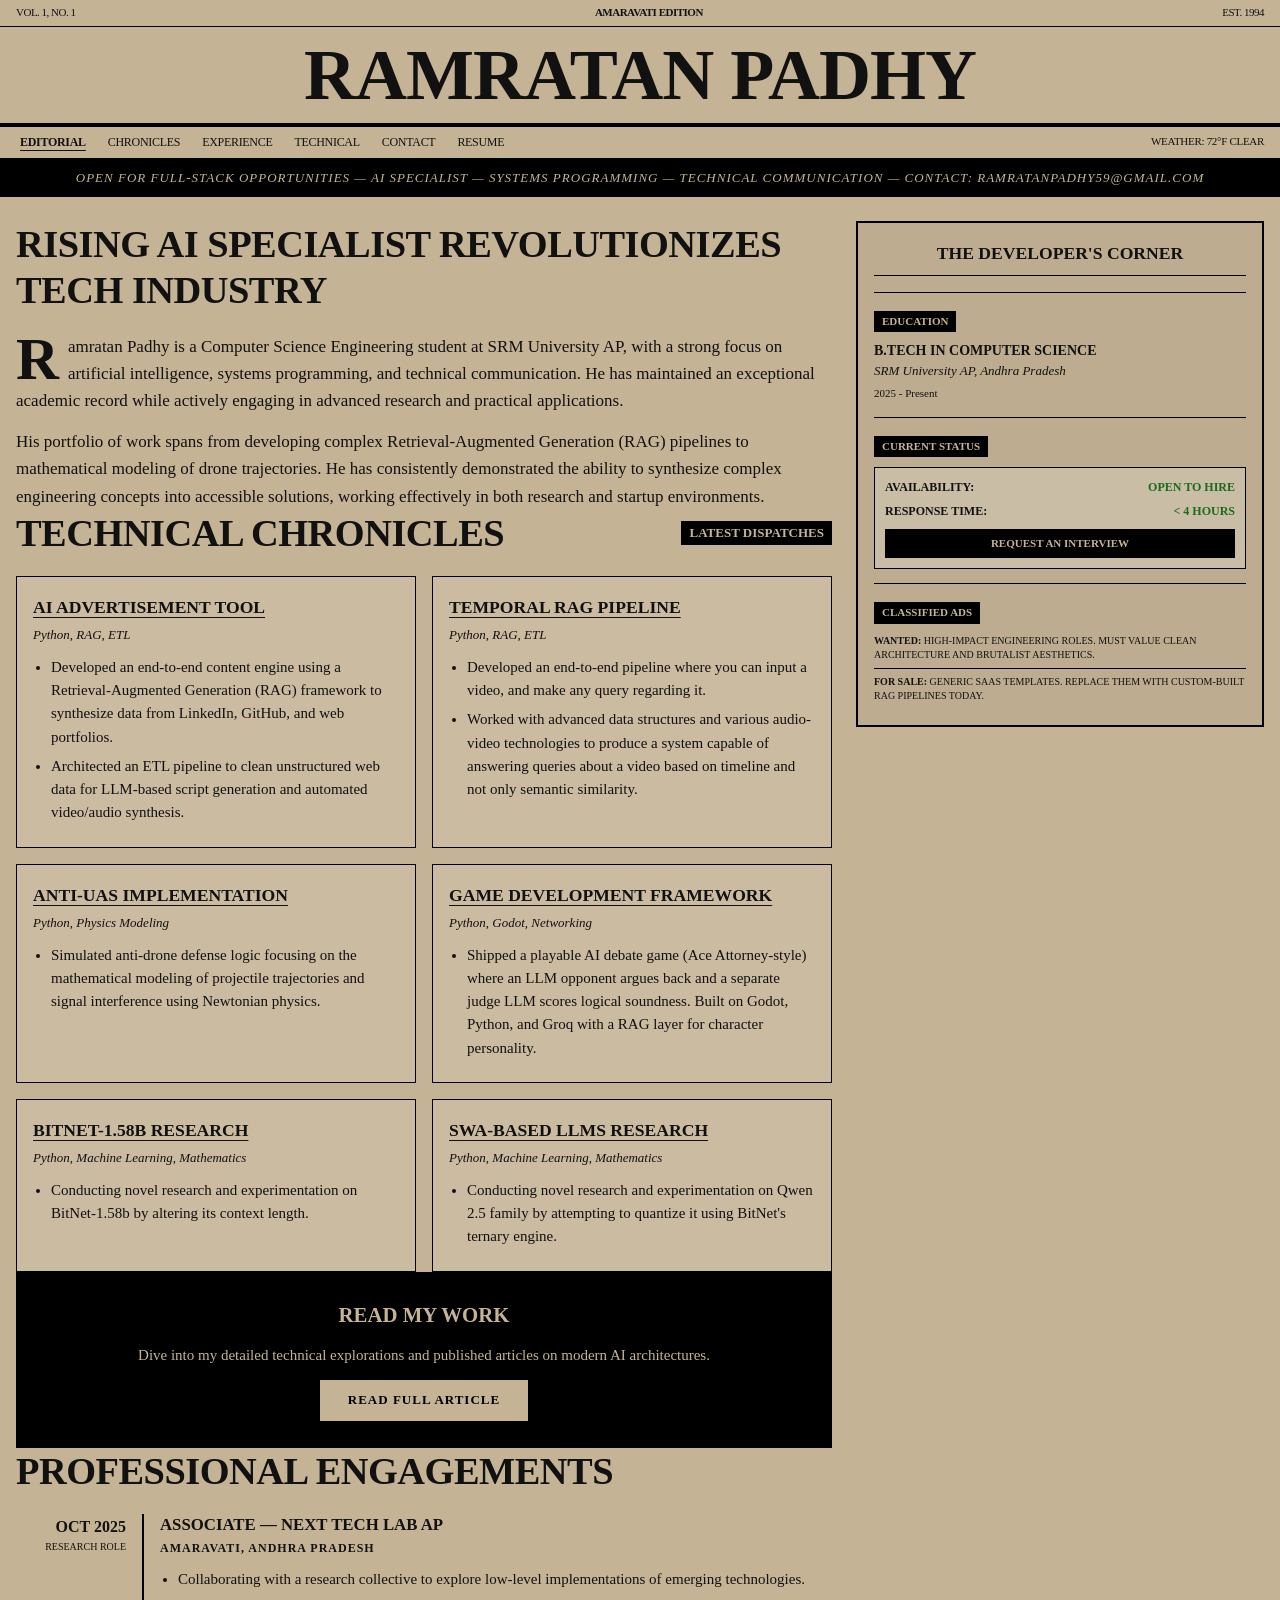
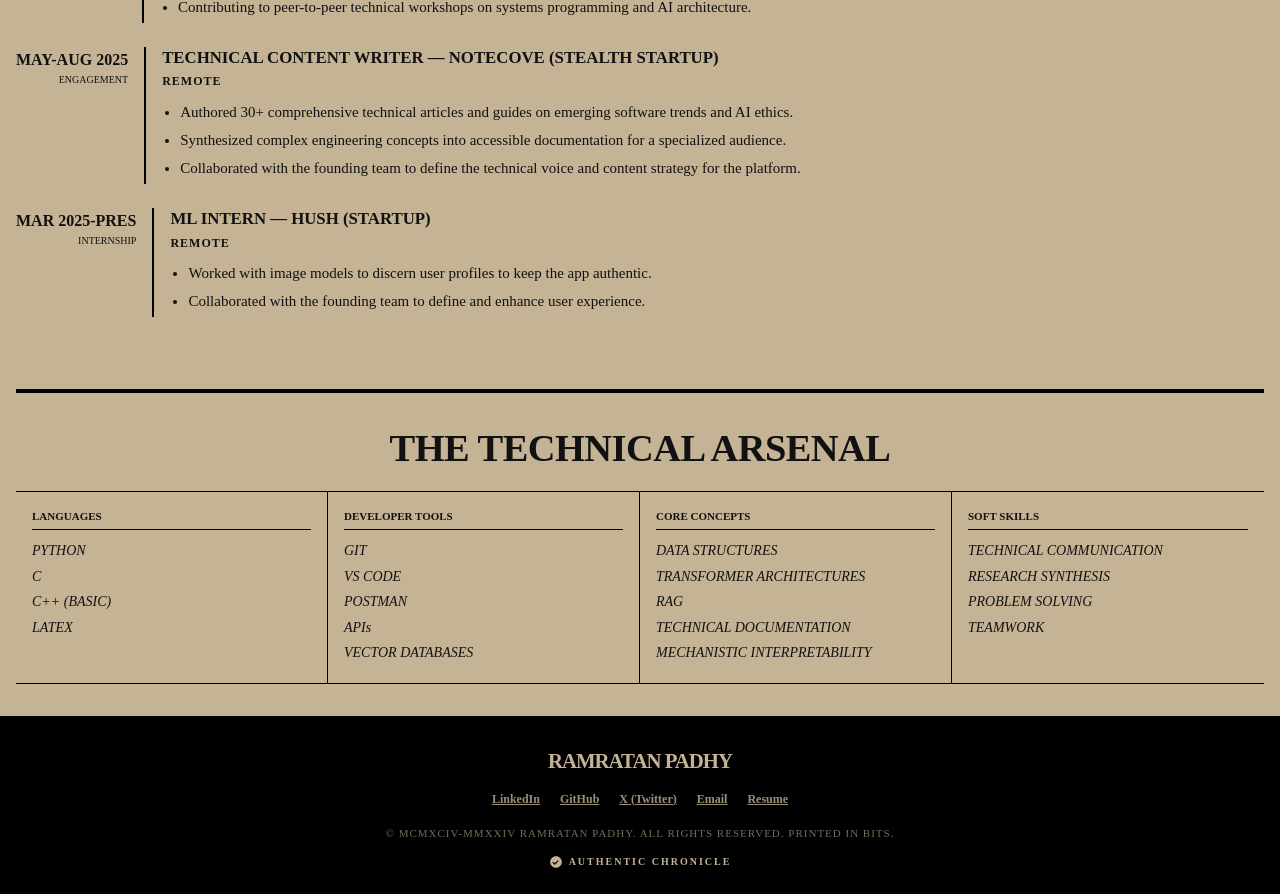
==== index.html @ 8ecadb4c "Enhance index.html with favicon and style updates Added favicon and dns-prefetch links. Updated styl" ====
<!DOCTYPE html>
<html lang="en">
<head>
<meta charset="utf-8">
<meta name="viewport" content="width=device-width,initial-scale=1">
<meta name="description" content="Ramratan Padhy — Computer Science Engineering student specializing in AI, systems programming, and technical communication. Portfolio and research.">
<meta name="robots" content="index,follow">
<link rel="canonical" href="https://ramratan.in/">
<link rel="icon" href="data:image/svg+xml,<svg xmlns='http://www.w3.org/2000/svg' viewBox='0 0 100 100'><text y='.9em' font-size='90'>📰</text></svg>">
<link rel="dns-prefetch" href="https://www.linkedin.com">
<link rel="dns-prefetch" href="https://github.com">
<link rel="dns-prefetch" href="https://x.com">
<link rel="dns-prefetch" href="https://medium.com">
<title>RAMRATAN PADHY | The Editorial Portfolio</title>
<style>
*,*::before,*::after{box-sizing:border-box;margin:0;padding:0}
:root{--paper:#c5b395;--ink:#111;--bg:var(--paper)}
html{scroll-behavior:smooth;font-size:16px;background:var(--bg);color:var(--ink)}
body{font-family:Georgia,'Times New Roman',serif;line-height:1.6;-webkit-font-smoothing:antialiased;overflow-x:hidden}
a{color:var(--ink)}
.masthead{max-width:1280px;margin:0 auto;border-bottom:1px solid #000;background:var(--bg)}
.masthead-top{display:flex;justify-content:space-between;padding:4px 16px;font-size:11px;text-transform:uppercase;letter-spacing:-.5px;border-bottom:1px solid #000}
.masthead-top span:nth-child(2){font-weight:700}
.masthead h1{font-size:clamp(2rem,8vw,4.5rem);font-weight:900;text-align:center;padding:12px 0;border-bottom:4px solid #000;text-transform:uppercase;letter-spacing:-1px;line-height:1;font-family:Georgia,serif}
.masthead-nav{display:flex;justify-content:space-between;align-items:center;padding:4px 16px;border-bottom:1px solid #000;font-size:12px;text-transform:uppercase;letter-spacing:-.3px;flex-wrap:wrap;gap:4px}
.masthead-nav nav{display:flex;flex-wrap:wrap;gap:6px 14px}
.masthead-nav a{text-decoration:none;font-weight:500;padding:2px 4px;transition:background .15s,color .15s}
.masthead-nav a:hover,.masthead-nav a:focus-visible{background:#000;color:var(--paper)}
.masthead-nav a:first-child{font-weight:700;text-decoration:underline;text-underline-offset:4px}
.masthead-nav .weather{font-size:11px;white-space:nowrap}
.ticker{background:#000;padding:8px 16px;width:100%;text-align:center}
.ticker-inner{display:flex;justify-content:center}
.ticker span{color:var(--paper);font-size:13px;font-style:italic;letter-spacing:1px;text-transform:uppercase}
main{max-width:1280px;margin:0 auto;padding:24px 16px 0}
.grid{display:grid;grid-template-columns:1fr;gap:24px}
@media(min-width:768px){.grid{grid-template-columns:2fr 1fr}}
.section-title{font-size:clamp(1.3rem,4vw,2.4rem);font-weight:800;text-transform:uppercase;letter-spacing:-.5px;margin-bottom:20px;line-height:1.2}
.drop-cap::first-letter{font-size:3.5em;font-weight:900;float:left;margin-right:.15em;margin-top:.1em;line-height:.7}
.projects-grid{display:grid;grid-template-columns:1fr;gap:16px}
@media(min-width:600px){.projects-grid{grid-template-columns:1fr 1fr}}
.project-card{border:1px solid #000;padding:16px;background:rgba(255,255,255,.1)}
.project-card h4{font-size:1.1rem;font-weight:800;text-transform:uppercase;text-decoration:underline;text-underline-offset:4px;margin-bottom:4px}
.project-card .tech{font-size:13px;font-style:italic;margin-bottom:10px}
.project-card ul{list-style:disc;padding-left:18px;font-size:15px;line-height:1.55}
.project-card li{margin-bottom:6px}
.exp-item{display:flex;flex-direction:column;gap:8px;margin-bottom:24px}
@media(min-width:600px){.exp-item{flex-direction:row;gap:16px}}
.exp-date{font-weight:700;font-size:1rem;white-space:nowrap;min-width:110px;text-align:left}
@media(min-width:600px){.exp-date{text-align:right}}
.exp-date small{display:block;font-size:10px;text-transform:uppercase;font-weight:400}
.exp-content{border-left:2px solid #000;padding-left:16px}
@media(max-width:599px){.exp-content{border-left:none;padding-left:0}}
.exp-content h4{font-size:1.05rem;font-weight:800;text-transform:uppercase;line-height:1.3}
.exp-content .loc{font-size:12px;font-weight:700;text-transform:uppercase;letter-spacing:1px;display:block;margin:4px 0 8px}
.exp-content ul{list-style:disc;padding-left:18px;font-size:15px}
.exp-content li{margin-bottom:4px}
.skills-grid{display:grid;grid-template-columns:1fr 1fr;border-top:1px solid #000;border-bottom:1px solid #000}
@media(min-width:768px){.skills-grid{grid-template-columns:1fr 1fr 1fr 1fr}}
.skills-col{padding:16px;border-bottom:1px solid #000;border-right:1px solid #000}
.skills-col:nth-child(2n){border-right:none}
@media(min-width:768px){.skills-col:nth-child(2n){border-right:1px solid #000}.skills-col:nth-child(4n){border-right:none}}
@media(max-width:767px){.skills-col:nth-child(odd){border-right:1px solid #000}.skills-col:nth-child(even){border-right:none}}
@media(min-width:768px){.skills-col{border-bottom:none}}
.skills-col h5{font-size:11px;font-weight:700;text-transform:uppercase;border-bottom:1px solid #000;padding-bottom:4px;margin-bottom:10px}
.skills-col p{font-size:14px;font-style:italic;margin-bottom:3px}
.sidebar{border:2px solid #000;padding:16px;background:rgba(0,0,0,.04)}
.sidebar h3{font-size:1.1rem;text-align:center;border-bottom:1px solid #000;padding-bottom:8px;margin-bottom:16px;text-transform:uppercase;font-weight:800}
.sidebar-section{border-top:1px solid #000;padding-top:14px;margin-top:14px}
.sidebar-section h4{display:inline-block;font-size:11px;font-weight:700;text-transform:uppercase;background:#000;color:var(--paper);padding:2px 8px;margin-bottom:10px}
.availability{border:1px solid #000;padding:10px;background:rgba(255,255,255,.2)}
.availability .row{display:flex;justify-content:space-between;font-size:12px;margin-bottom:4px}
.availability .row span:first-child{font-weight:700;text-transform:uppercase}
.availability .row span:last-child{color:#1a6b1a;font-weight:900}
.availability .row:last-child span:last-child{color:#000;font-style:italic;font-weight:400}
.classified{font-size:10px;text-transform:uppercase;line-height:1.4;margin-bottom:6px}
.classified span{font-weight:700}
.classified+.classified{border-top:1px solid #000;padding-top:6px}
.cta-box{border:2px solid #000;background:#000;color:var(--paper);padding:24px;text-align:center;display:flex;flex-direction:column;justify-content:center;align-items:center;gap:12px}
.cta-box h3{font-size:1.3rem;text-transform:uppercase;font-weight:800}
.cta-box p{font-size:15px}
.cta-box a{display:inline-block;font-size:13px;font-weight:700;background:var(--paper);color:#000;border:1px solid #000;padding:10px 28px;text-decoration:none;text-transform:uppercase;letter-spacing:1px;transition:background .15s}
.cta-box a:hover,.cta-box a:focus-visible{background:#fff}
footer{background:#000;color:var(--paper);text-align:center;padding:24px 16px;margin-top:32px;border-top:4px solid #000}
footer .name{font-size:1.3rem;font-weight:900;text-transform:uppercase;letter-spacing:-1px;margin-bottom:12px}
footer .links{display:flex;flex-wrap:wrap;justify-content:center;gap:12px 20px;margin-bottom:16px}
footer .links a{color:var(--paper);font-size:12px;font-weight:700;opacity:.8;text-decoration:underline}
footer .links a:hover{opacity:1}
footer .copy{font-size:11px;letter-spacing:1px;opacity:.6;margin-bottom:12px}
footer .badge{display:flex;align-items:center;justify-content:center;gap:6px;font-size:10px;text-transform:uppercase;font-weight:700;letter-spacing:2px}
</style>
</head>
<body>
<header class="masthead">
  <div class="masthead-top"><span>VOL. 1, NO. 1</span><span>AMARAVATI EDITION</span><span>EST. 1994</span></div>
  <h1>RAMRATAN PADHY</h1>
  <div class="masthead-nav">
    <nav>
      <a href="#editorial">EDITORIAL</a>
      <a href="#chronicles">CHRONICLES</a>
      <a href="#experience">EXPERIENCE</a>
      <a href="#technical">TECHNICAL</a>
      <a href="mailto:ramratanpadhy59@gmail.com">CONTACT</a>
      <a href="ramratan_resume.pdf" download>RESUME</a>
    </nav>
    <span class="weather">WEATHER: 72°F CLEAR</span>
  </div>
</header>
<div class="ticker">
  <div class="ticker-inner">
    <span>OPEN FOR FULL-STACK OPPORTUNITIES — AI SPECIALIST — SYSTEMS PROGRAMMING — TECHNICAL COMMUNICATION — CONTACT: RAMRATANPADHY59@GMAIL.COM</span>
  </div>
</div>
<main>
<div class="grid">
<div>
<section id="editorial">
  <h2 class="section-title">RISING AI SPECIALIST REVOLUTIONIZES TECH INDUSTRY</h2>
  <div style="display:flex;flex-direction:column;gap:16px;">
    <div style="display:flex;flex-direction:column;gap:16px;">
      <div>
        <p class="drop-cap" style="font-size:17px">Ramratan Padhy is a Computer Science Engineering student at SRM University AP, with a strong focus on artificial intelligence, systems programming, and technical communication. He has maintained an exceptional academic record while actively engaging in advanced research and practical applications.</p>
        <p style="font-size:17px;margin-top:14px">His portfolio of work spans from developing complex Retrieval-Augmented Generation (RAG) pipelines to mathematical modeling of drone trajectories. He has consistently demonstrated the ability to synthesize complex engineering concepts into accessible solutions, working effectively in both research and startup environments.</p>
      </div>
    </div>
  </div>
</section>
<section id="chronicles">
  <div style="display:flex;justify-content:space-between;align-items:center;margin-bottom:20px;flex-wrap:wrap;gap:8px">
    <h3 class="section-title" style="margin-bottom:0">TECHNICAL CHRONICLES</h3>
    <span style="font-size:13px;font-weight:700;background:#000;color:var(--paper);padding:2px 8px">LATEST DISPATCHES</span>
  </div>
  <div class="projects-grid">
    <div class="project-card">
      <h4>AI Advertisement Tool</h4>
      <p class="tech">Python, RAG, ETL</p>
      <ul><li>Developed an end-to-end content engine using a Retrieval-Augmented Generation (RAG) framework to synthesize data from LinkedIn, GitHub, and web portfolios.</li><li>Architected an ETL pipeline to clean unstructured web data for LLM-based script generation and automated video/audio synthesis.</li></ul>
    </div>
    <div class="project-card">
      <h4>Temporal RAG Pipeline</h4>
      <p class="tech">Python, RAG, ETL</p>
      <ul><li>Developed an end-to-end pipeline where you can input a video, and make any query regarding it.</li><li>Worked with advanced data structures and various audio-video technologies to produce a system capable of answering queries about a video based on timeline and not only semantic similarity.</li></ul>
    </div>
    <div class="project-card">
      <h4>Anti-UAS Implementation</h4>
      <p class="tech">Python, Physics Modeling</p>
      <ul><li>Simulated anti-drone defense logic focusing on the mathematical modeling of projectile trajectories and signal interference using Newtonian physics.</li></ul>
    </div>
    <div class="project-card">
      <h4>Game Development Framework</h4>
      <p class="tech">Python, Godot, Networking</p>
      <ul><li>Shipped a playable AI debate game (Ace Attorney-style) where an LLM opponent argues back and a separate judge LLM scores logical soundness. Built on Godot, Python, and Groq with a RAG layer for character personality.</li></ul>
    </div>
    <div class="project-card">
      <h4>BitNet-1.58b Research</h4>
      <p class="tech">Python, Machine Learning, Mathematics</p>
      <ul><li>Conducting novel research and experimentation on BitNet-1.58b by altering its context length.</li></ul>
    </div>
    <div class="project-card">
      <h4>SWA-based LLMs Research</h4>
      <p class="tech">Python, Machine Learning, Mathematics</p>
      <ul><li>Conducting novel research and experimentation on Qwen 2.5 family by attempting to quantize it using BitNet's ternary engine.</li></ul>
    </div>
  </div>
  <div class="cta-box" style="flex:1">
    <h3>READ MY WORK</h3>
    <p>Dive into my detailed technical explorations and published articles on modern AI architectures.</p>
    <a href="https://medium.com/@ramratanpadhy59/the-mathematics-that-make-1-58-bit-weights-work-how-bitnet-b1-58-survives-its-own-quantization-de738e6adec1" target="_blank" rel="noopener noreferrer">READ FULL ARTICLE</a>
  </div>
</section>
<section id="experience">
  <h3 class="section-title">PROFESSIONAL ENGAGEMENTS</h3>
  <div class="exp-item">
    <div class="exp-date">OCT 2025<small>RESEARCH ROLE</small></div>
    <div class="exp-content">
      <h4>ASSOCIATE — Next Tech Lab AP</h4>
      <span class="loc">AMARAVATI, ANDHRA PRADESH</span>
      <ul><li>Collaborating with a research collective to explore low-level implementations of emerging technologies.</li><li>Contributing to peer-to-peer technical workshops on systems programming and AI architecture.</li></ul>
    </div>
  </div>
  <div class="exp-item">
    <div class="exp-date">MAY-AUG 2025<small>ENGAGEMENT</small></div>
    <div class="exp-content">
      <h4>TECHNICAL CONTENT WRITER — Notecove (Stealth Startup)</h4>
      <span class="loc">REMOTE</span>
      <ul><li>Authored 30+ comprehensive technical articles and guides on emerging software trends and AI ethics.</li><li>Synthesized complex engineering concepts into accessible documentation for a specialized audience.</li><li>Collaborated with the founding team to define the technical voice and content strategy for the platform.</li></ul>
    </div>
  </div>
  <div class="exp-item">
    <div class="exp-date">MAR 2025-PRES<small>INTERNSHIP</small></div>
    <div class="exp-content">
      <h4>ML INTERN — Hush (Startup)</h4>
      <span class="loc">REMOTE</span>
      <ul><li>Worked with image models to discern user profiles to keep the app authentic.</li><li>Collaborated with the founding team to define and enhance user experience.</li></ul>
    </div>
  </div>
</section>
</div>
<aside>
  <div class="sidebar">
    <h3>THE DEVELOPER'S CORNER</h3>
    <div class="sidebar-section">
      <h4>EDUCATION</h4>
      <p style="font-size:14px;font-weight:700;text-transform:uppercase;line-height:1.3">B.Tech in Computer Science</p>
      <p style="font-size:13px;font-style:italic">SRM University AP, Andhra Pradesh</p>
      <p style="font-size:11px;margin-top:4px">2025 - Present</p>
    </div>
    <div class="sidebar-section">
      <h4>CURRENT STATUS</h4>
      <div class="availability">
        <div class="row"><span>Availability:</span><span>OPEN TO HIRE</span></div>
        <div class="row"><span>Response Time:</span><span>&lt; 4 HOURS</span></div>
        <div style="margin-top:8px;background:#000;color:var(--paper);text-align:center;padding:6px;font-size:11px;font-weight:700;text-transform:uppercase"><a href="mailto:ramratanpadhy59@gmail.com" style="color:var(--paper);text-decoration:none">REQUEST AN INTERVIEW</a></div>
      </div>
    </div>
    <div class="sidebar-section">
      <h4>CLASSIFIED ADS</h4>
      <p class="classified"><span>WANTED:</span> High-impact engineering roles. Must value clean architecture and brutalist aesthetics.</p>
      <p class="classified"><span>FOR SALE:</span> Generic SaaS templates. Replace them with custom-built RAG pipelines today.</p>
    </div>
  </div>
</aside>
</div>
<section id="technical" style="margin-top:48px;border-top:4px solid #000;padding-top:32px">
  <h3 class="section-title" style="text-align:center">THE TECHNICAL ARSENAL</h3>
  <div class="skills-grid">
    <div class="skills-col"><h5>LANGUAGES</h5><p>PYTHON</p><p>C</p><p>C++ (BASIC)</p><p>LATEX</p></div>
    <div class="skills-col"><h5>DEVELOPER TOOLS</h5><p>GIT</p><p>VS CODE</p><p>POSTMAN</p><p>APIs</p><p>VECTOR DATABASES</p></div>
    <div class="skills-col"><h5>CORE CONCEPTS</h5><p>DATA STRUCTURES</p><p>TRANSFORMER ARCHITECTURES</p><p>RAG</p><p>TECHNICAL DOCUMENTATION</p><p>MECHANISTIC INTERPRETABILITY</p></div>
    <div class="skills-col" style="border-right:none"><h5>SOFT SKILLS</h5><p>TECHNICAL COMMUNICATION</p><p>RESEARCH SYNTHESIS</p><p>PROBLEM SOLVING</p><p>TEAMWORK</p></div>
  </div>
</section>
</main>
<footer>
  <div class="name">RAMRATAN PADHY</div>
  <div class="links">
    <a href="https://www.linkedin.com/in/ramratan-ntlap/" target="_blank" rel="noopener noreferrer">LinkedIn</a>
    <a href="https://github.com/consolelogram" target="_blank" rel="noopener noreferrer">GitHub</a>
    <a href="https://x.com/IamRamratan" target="_blank" rel="noopener noreferrer">X (Twitter)</a>
    <a href="mailto:ramratanpadhy59@gmail.com">Email</a>
    <a href="ramratan_resume.pdf" download>Resume</a>
  </div>
  <p class="copy">&copy; MCMXCIV-MMXXIV RAMRATAN PADHY. ALL RIGHTS RESERVED. PRINTED IN BITS.</p>
  <div class="badge">
    <svg xmlns="http://www.w3.org/2000/svg" viewBox="0 0 24 24" fill="currentColor" style="width:14px;height:14px"><path d="M11.99 2C6.47 2 2 6.48 2 12s4.47 10 9.99 10C17.52 22 22 17.52 22 12S17.52 2 11.99 2zm4.24 8.71l-5.66 5.66a.996.996 0 01-1.41 0l-2.83-2.83a.996.996 0 111.41-1.41l2.12 2.12 4.95-4.95a.996.996 0 111.41 1.41z"/></svg>
    <span>AUTHENTIC CHRONICLE</span>
  </div>
</footer>
</body>
</html>
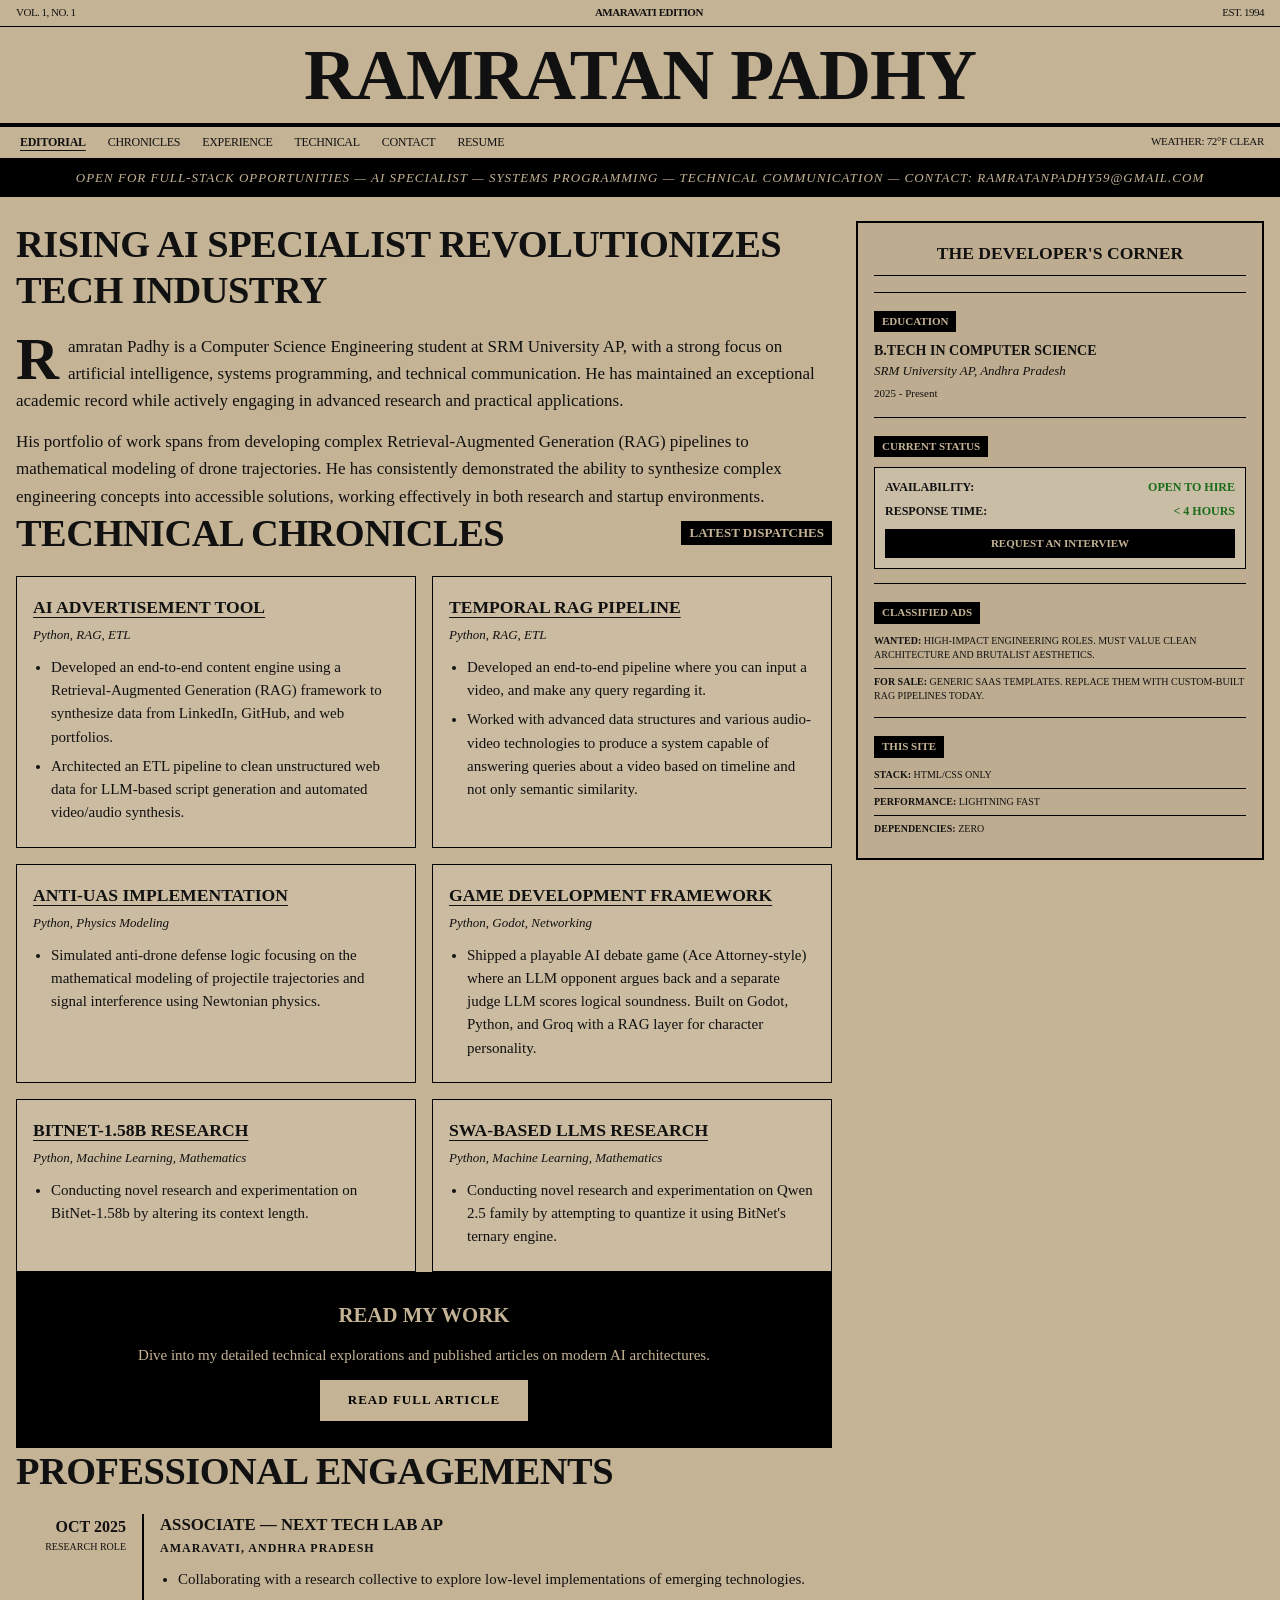
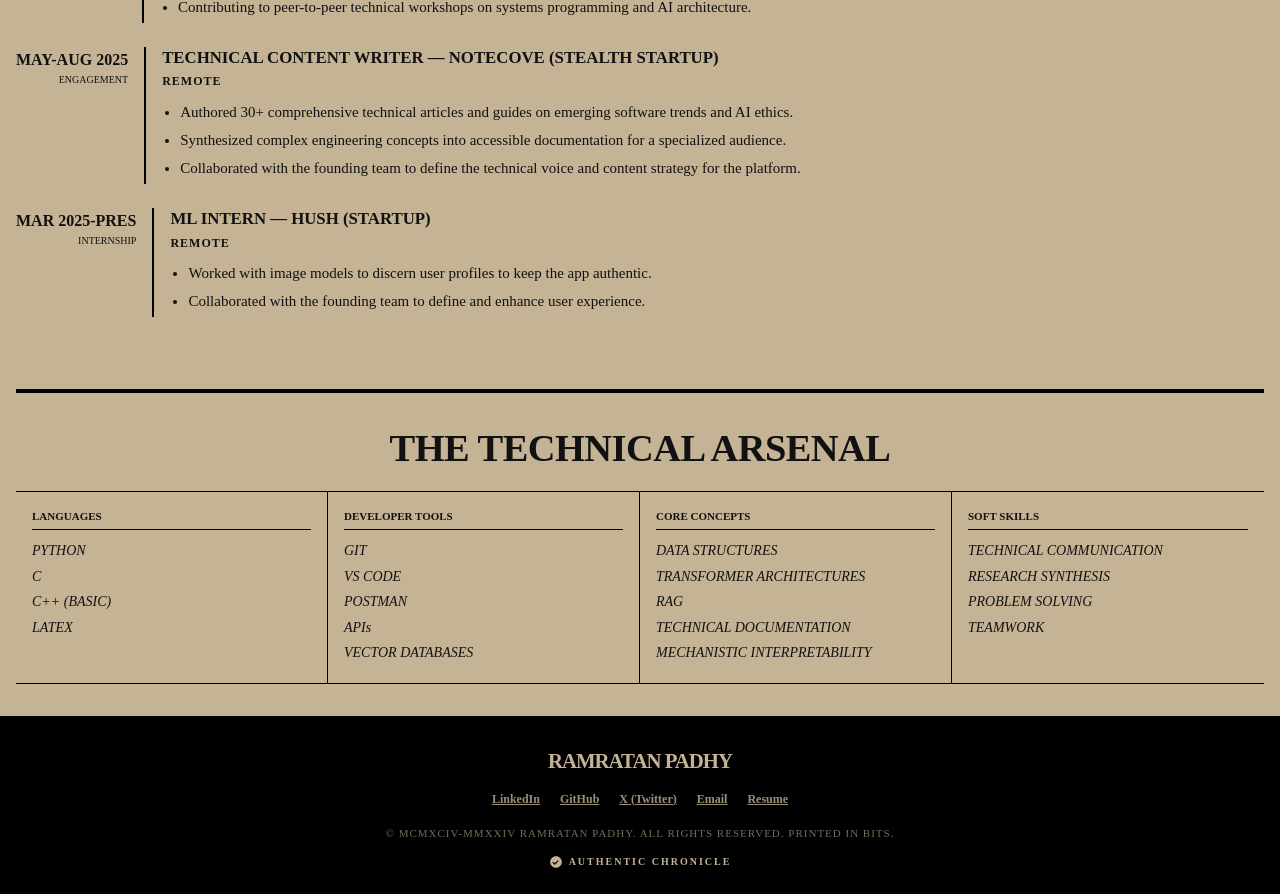
==== commit 1595a3b6: "Resolve merge conflicts in index.html Merged changes from HEAD and resolved conflicts in index.html." ====
--- a/index.html
+++ b/index.html
@@ -212,11 +212,17 @@
         <div style="margin-top:8px;background:#000;color:var(--paper);text-align:center;padding:6px;font-size:11px;font-weight:700;text-transform:uppercase"><a href="mailto:ramratanpadhy59@gmail.com" style="color:var(--paper);text-decoration:none">REQUEST AN INTERVIEW</a></div>
       </div>
     </div>
-    <div class="sidebar-section">
-      <h4>CLASSIFIED ADS</h4>
-      <p class="classified"><span>WANTED:</span> High-impact engineering roles. Must value clean architecture and brutalist aesthetics.</p>
-      <p class="classified"><span>FOR SALE:</span> Generic SaaS templates. Replace them with custom-built RAG pipelines today.</p>
-    </div>
+     <div class="sidebar-section">
+       <h4>CLASSIFIED ADS</h4>
+       <p class="classified"><span>WANTED:</span> High-impact engineering roles. Must value clean architecture and brutalist aesthetics.</p>
+       <p class="classified"><span>FOR SALE:</span> Generic SaaS templates. Replace them with custom-built RAG pipelines today.</p>
+     </div>
+     <div class="sidebar-section">
+       <h4>THIS SITE</h4>
+       <p class="classified"><span>STACK:</span> HTML/CSS Only</p>
+       <p class="classified"><span>PERFORMANCE:</span> Lightning Fast</p>
+       <p class="classified"><span>DEPENDENCIES:</span> Zero</p>
+     </div>
   </div>
 </aside>
 </div>
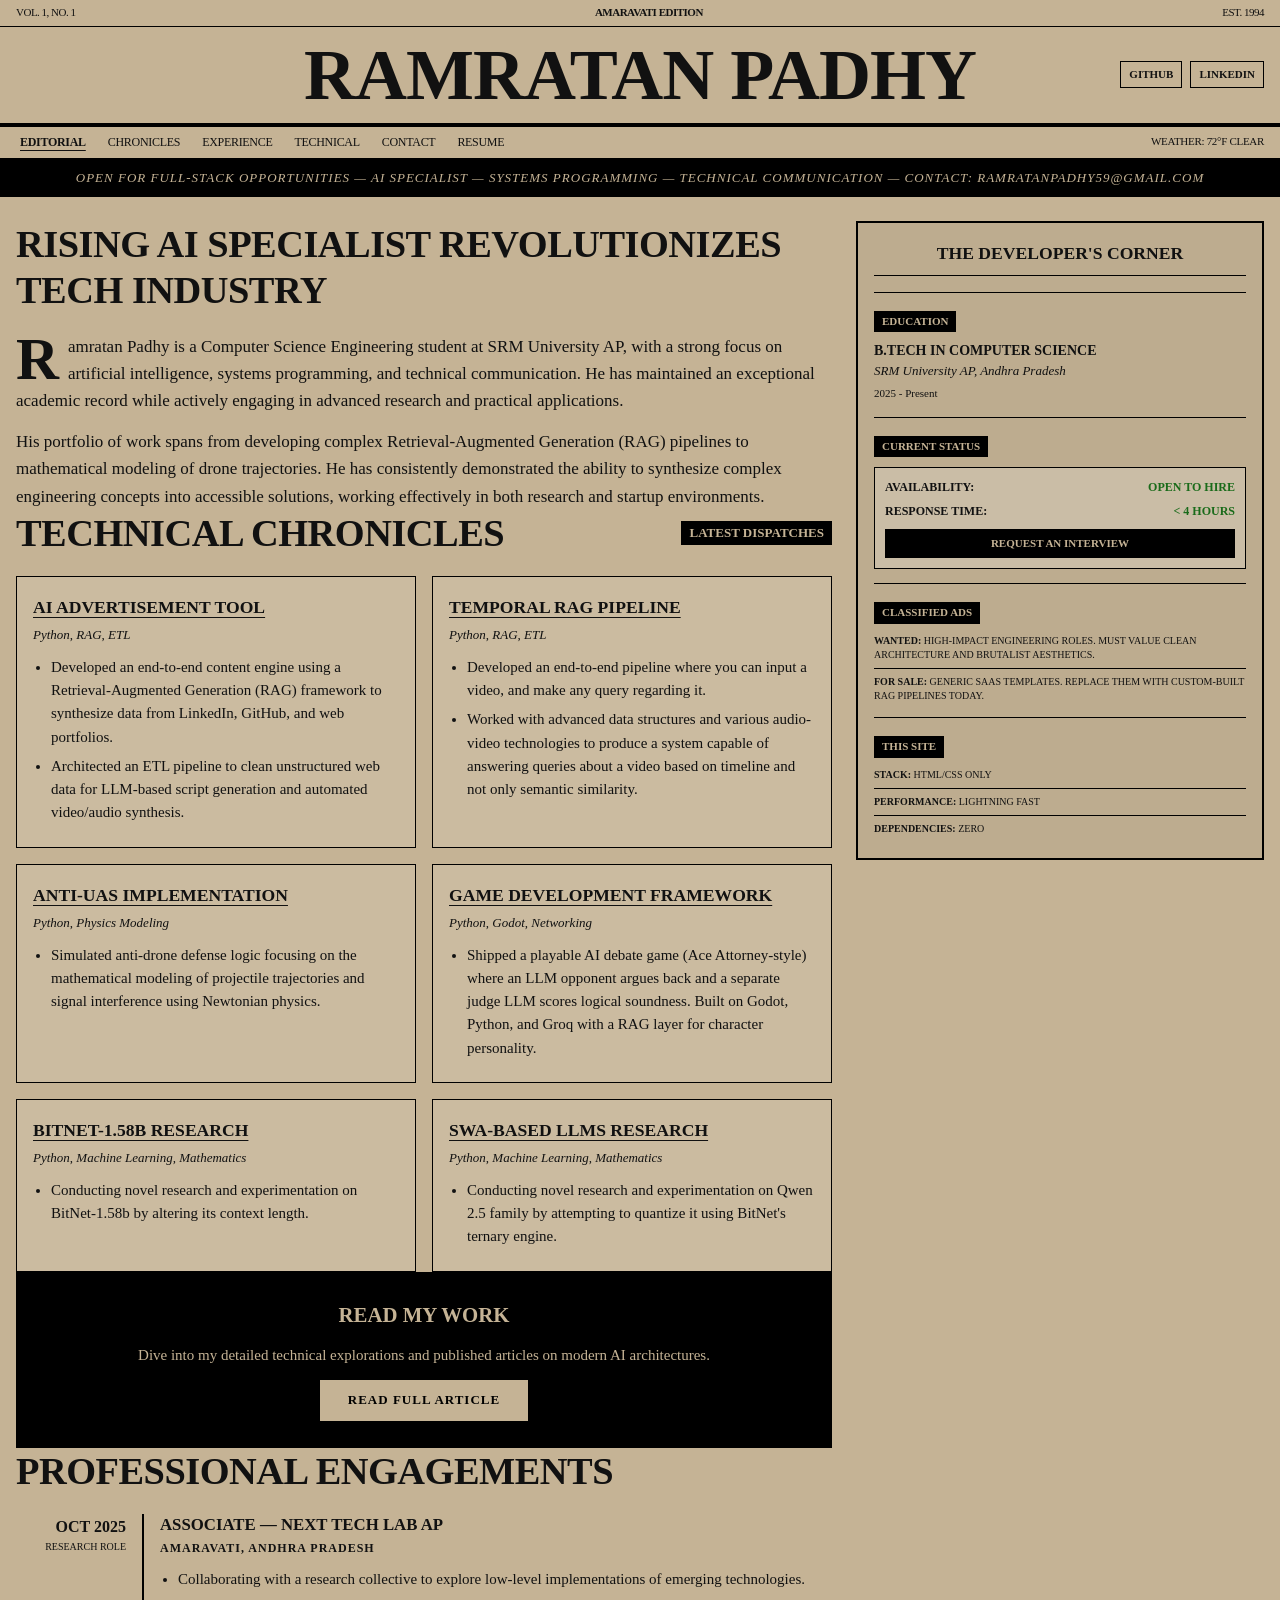
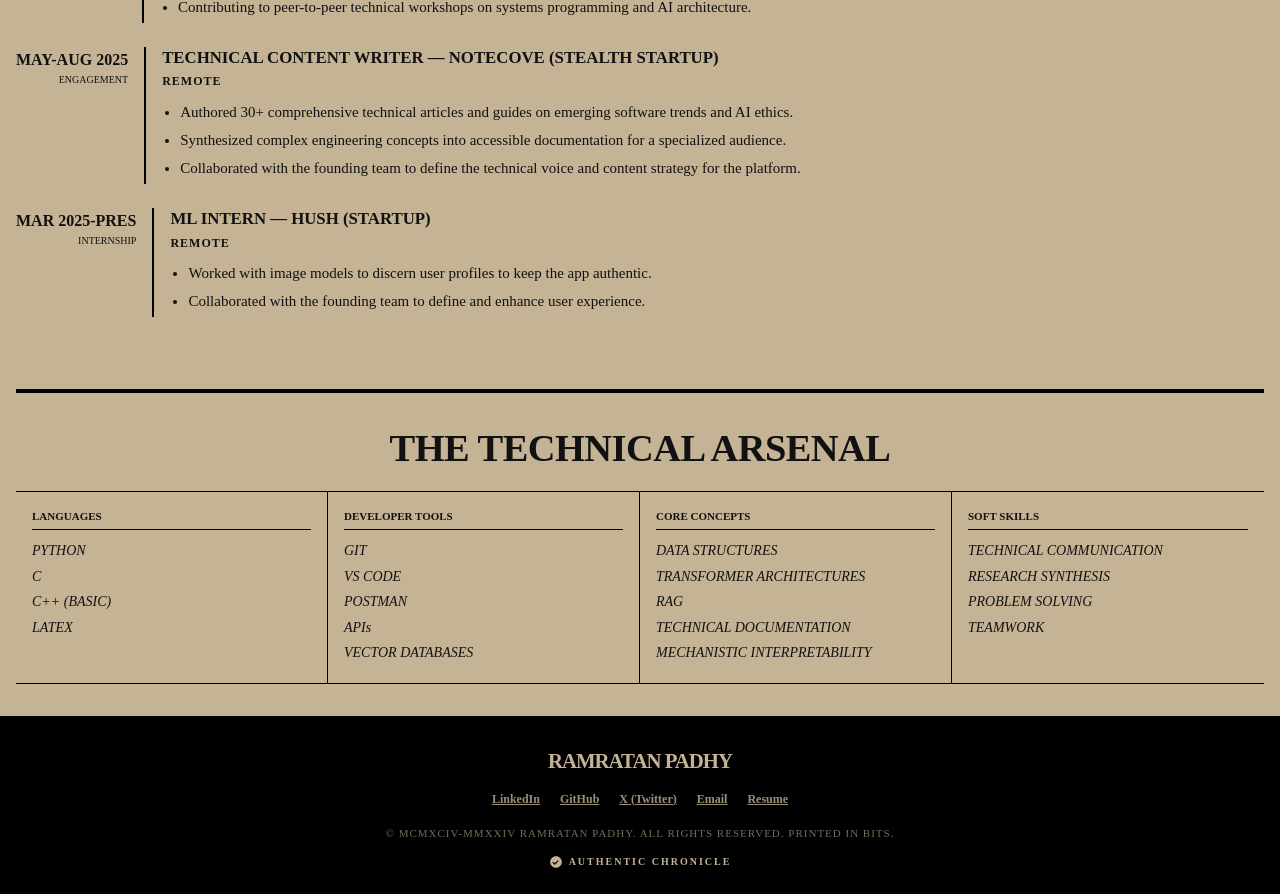
==== commit 92eead98: "Update index.html" ====
--- a/index.html
+++ b/index.html
@@ -21,7 +21,12 @@
 .masthead{max-width:1280px;margin:0 auto;border-bottom:1px solid #000;background:var(--bg)}
 .masthead-top{display:flex;justify-content:space-between;padding:4px 16px;font-size:11px;text-transform:uppercase;letter-spacing:-.5px;border-bottom:1px solid #000}
 .masthead-top span:nth-child(2){font-weight:700}
-.masthead h1{font-size:clamp(2rem,8vw,4.5rem);font-weight:900;text-align:center;padding:12px 0;border-bottom:4px solid #000;text-transform:uppercase;letter-spacing:-1px;line-height:1;font-family:Georgia,serif}
+.title-wrapper{position:relative;border-bottom:4px solid #000;display:flex;align-items:center;justify-content:center;padding:12px 0}
+.masthead h1{font-size:clamp(2rem,8vw,4.5rem);font-weight:900;text-align:center;text-transform:uppercase;letter-spacing:-1px;line-height:1;font-family:Georgia,serif}
+.social-links-top{position:absolute;right:16px;display:flex;gap:8px}
+.social-links-top a{font-size:11px;font-weight:700;text-transform:uppercase;text-decoration:none;border:1px solid #000;padding:4px 8px;transition:background .15s,color .15s}
+.social-links-top a:hover,.social-links-top a:focus-visible{background:#000;color:var(--paper)}
+@media(max-width:767px){.title-wrapper{flex-direction:column;gap:8px;padding-bottom:12px}.social-links-top{position:static}}
 .masthead-nav{display:flex;justify-content:space-between;align-items:center;padding:4px 16px;border-bottom:1px solid #000;font-size:12px;text-transform:uppercase;letter-spacing:-.3px;flex-wrap:wrap;gap:4px}
 .masthead-nav nav{display:flex;flex-wrap:wrap;gap:6px 14px}
 .masthead-nav a{text-decoration:none;font-weight:500;padding:2px 4px;transition:background .15s,color .15s}
@@ -92,7 +97,13 @@
 <body>
 <header class="masthead">
   <div class="masthead-top"><span>VOL. 1, NO. 1</span><span>AMARAVATI EDITION</span><span>EST. 1994</span></div>
-  <h1>RAMRATAN PADHY</h1>
+  <div class="title-wrapper">
+    <h1>RAMRATAN PADHY</h1>
+    <div class="social-links-top">
+      <a href="https://github.com/consolelogram" target="_blank" rel="noopener noreferrer">GitHub</a>
+      <a href="https://www.linkedin.com/in/ramratan-ntlap/" target="_blank" rel="noopener noreferrer">LinkedIn</a>
+    </div>
+  </div>
   <div class="masthead-nav">
     <nav>
       <a href="#editorial">EDITORIAL</a>
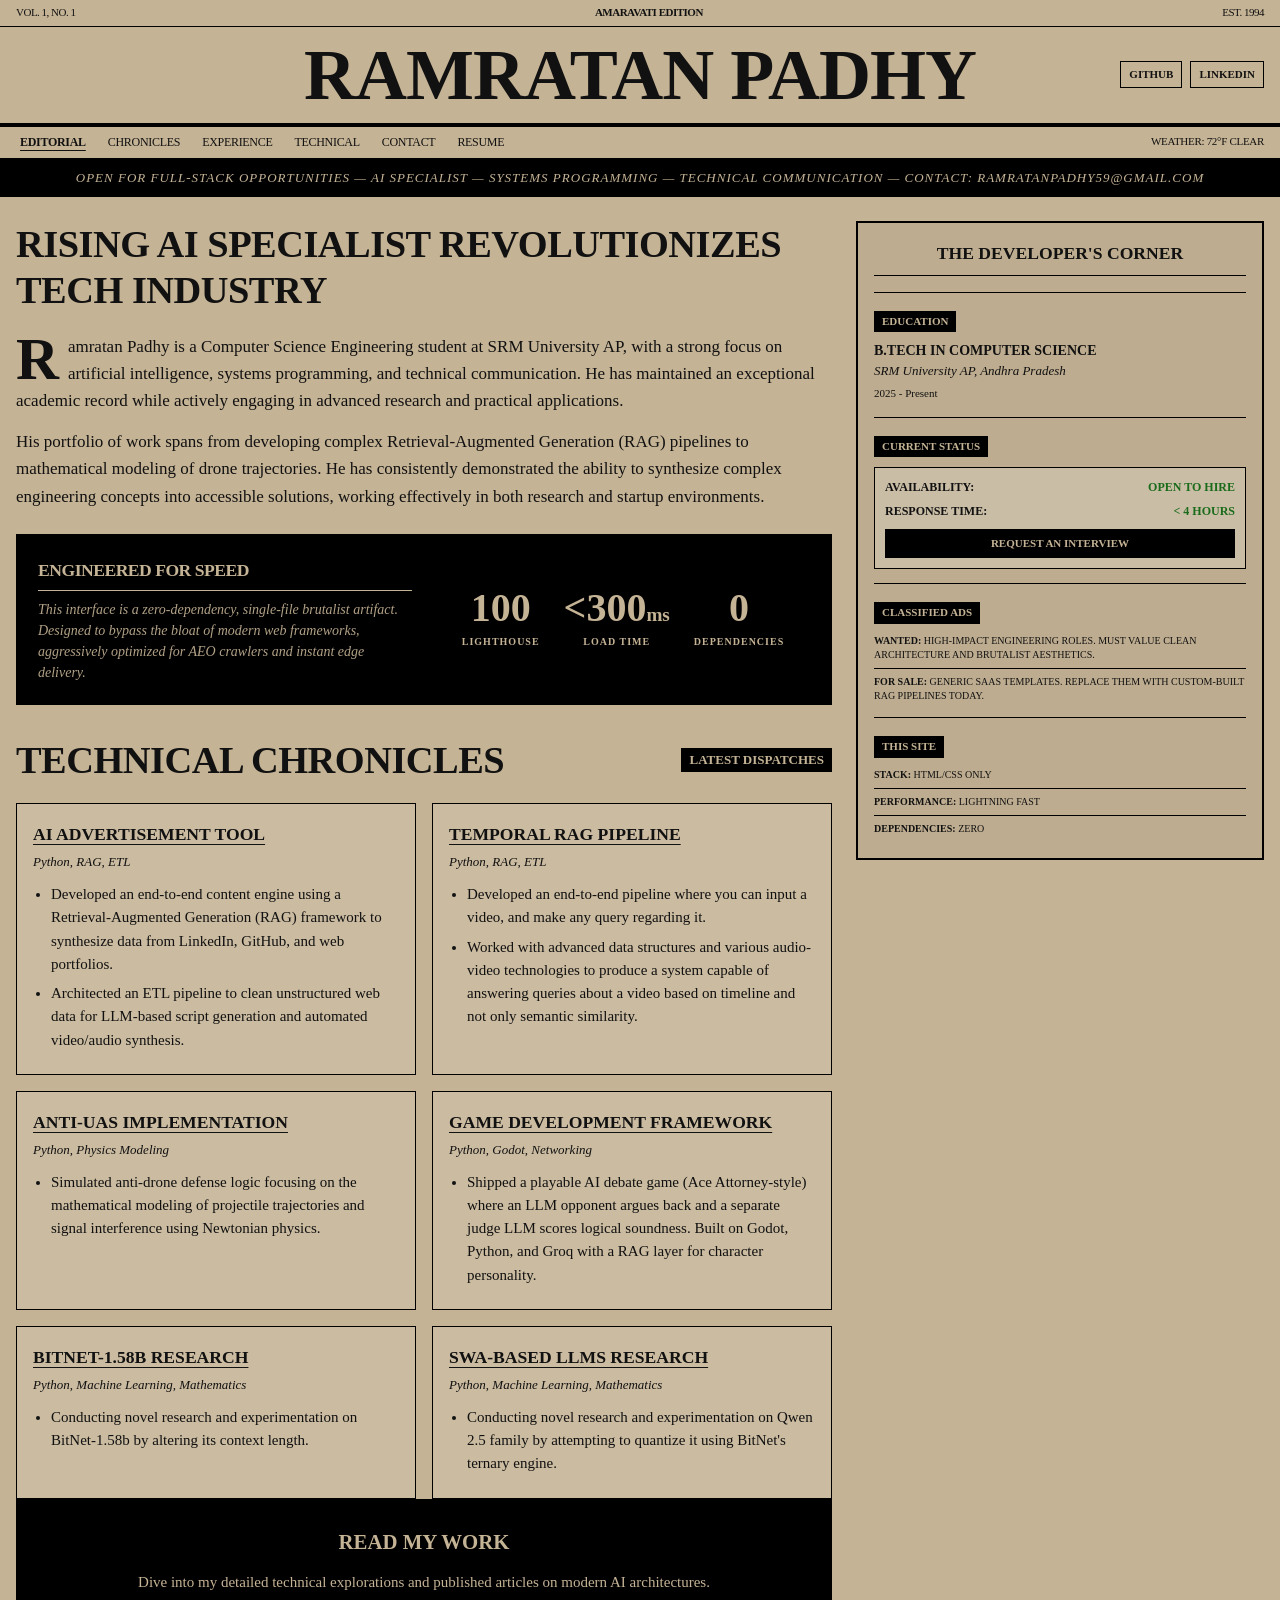
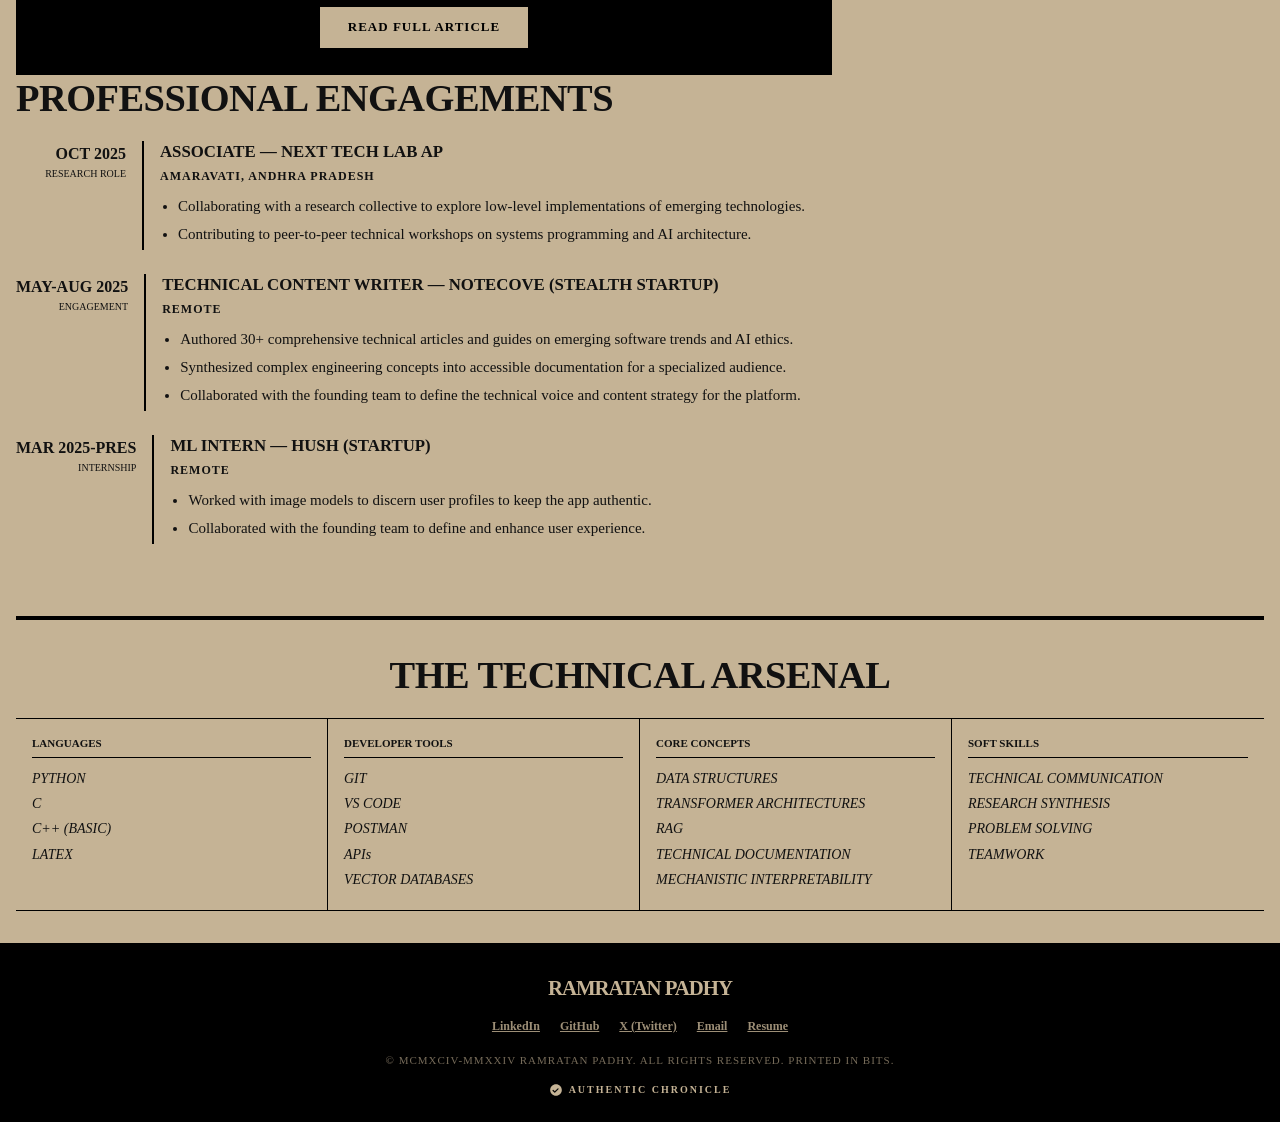
==== commit 5a57d17b: "Add performance section to index.html" ====
--- a/index.html
+++ b/index.html
@@ -135,6 +135,30 @@
     </div>
   </div>
 </section>
+
+<section id="performance" style="margin-top:24px; margin-bottom:32px; border:2px solid #000; background:#000; color:var(--paper); padding:20px;">
+  <div style="display:flex; flex-wrap:wrap; justify-content:space-between; align-items:center; gap:24px;">
+    <div style="flex:1; min-width:250px;">
+      <h3 style="font-size:1.1rem; font-weight:900; text-transform:uppercase; letter-spacing:-0.5px; border-bottom:1px solid var(--paper); padding-bottom:6px; margin-bottom:8px;">ENGINEERED FOR SPEED</h3>
+      <p style="font-size:14px; font-style:italic; line-height:1.5; opacity:0.9;">This interface is a zero-dependency, single-file brutalist artifact. Designed to bypass the bloat of modern web frameworks, aggressively optimized for AEO crawlers and instant edge delivery.</p>
+    </div>
+    <div style="display:flex; flex-wrap:wrap; gap:24px; justify-content:center; flex:1;">
+      <div style="text-align:center;">
+        <div style="font-size:2.5rem; font-weight:900; line-height:1;">100</div>
+        <div style="font-size:10px; font-weight:700; text-transform:uppercase; letter-spacing:1px; margin-top:6px;">Lighthouse</div>
+      </div>
+      <div style="text-align:center;">
+        <div style="font-size:2.5rem; font-weight:900; line-height:1;">&lt;300<span style="font-size:1.2rem;">ms</span></div>
+        <div style="font-size:10px; font-weight:700; text-transform:uppercase; letter-spacing:1px; margin-top:6px;">Load Time</div>
+      </div>
+      <div style="text-align:center;">
+        <div style="font-size:2.5rem; font-weight:900; line-height:1;">0</div>
+        <div style="font-size:10px; font-weight:700; text-transform:uppercase; letter-spacing:1px; margin-top:6px;">Dependencies</div>
+      </div>
+    </div>
+  </div>
+</section>
+
 <section id="chronicles">
   <div style="display:flex;justify-content:space-between;align-items:center;margin-bottom:20px;flex-wrap:wrap;gap:8px">
     <h3 class="section-title" style="margin-bottom:0">TECHNICAL CHRONICLES</h3>
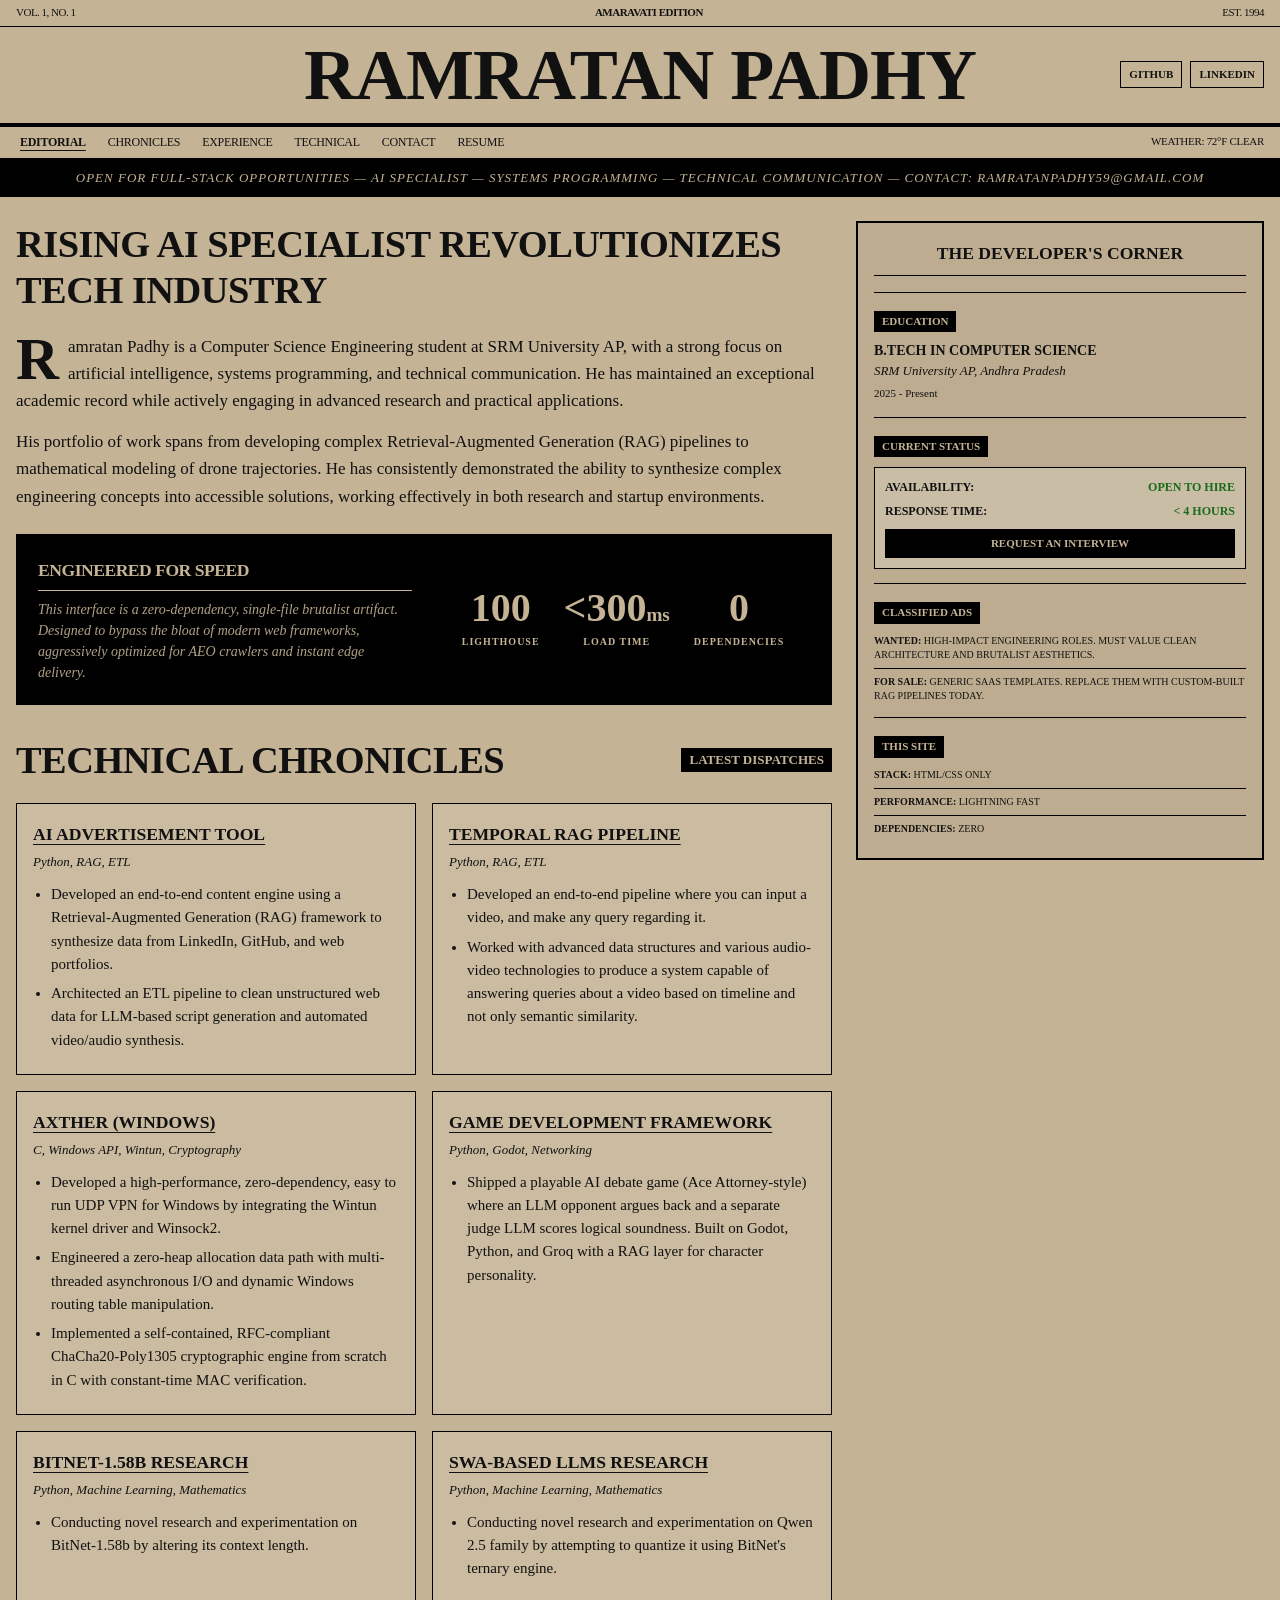
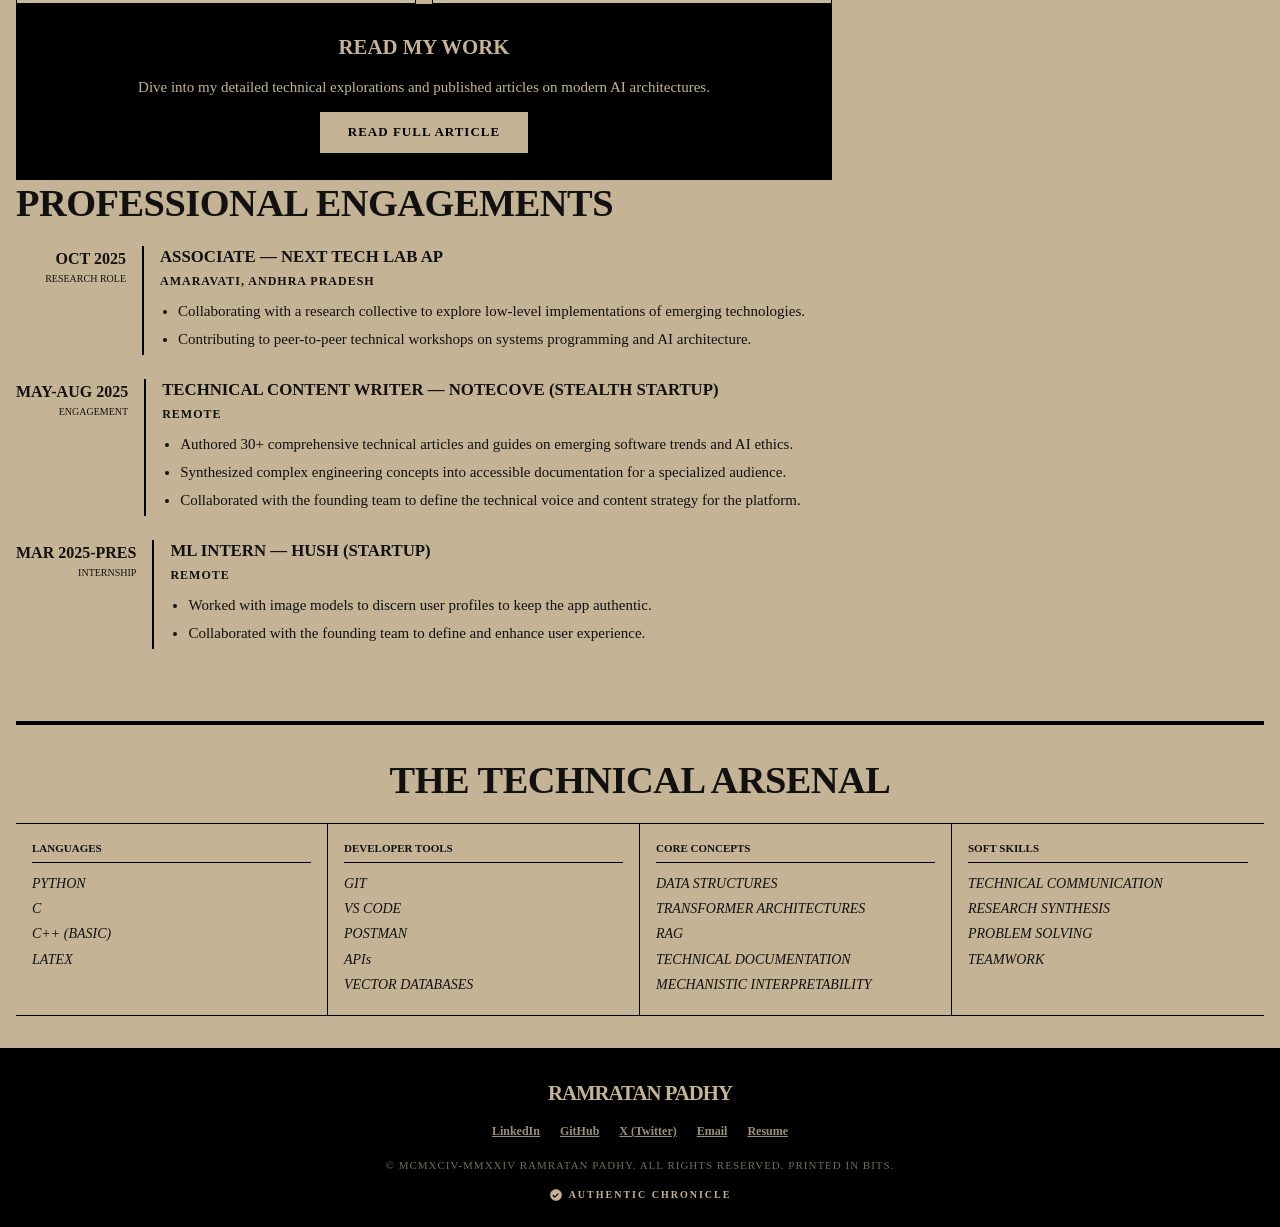
==== commit bc469ef4: "Replace Anti-UAS with AXtheR VPN project" ====
--- a/index.html
+++ b/index.html
@@ -176,9 +176,9 @@
       <ul><li>Developed an end-to-end pipeline where you can input a video, and make any query regarding it.</li><li>Worked with advanced data structures and various audio-video technologies to produce a system capable of answering queries about a video based on timeline and not only semantic similarity.</li></ul>
     </div>
     <div class="project-card">
-      <h4>Anti-UAS Implementation</h4>
-      <p class="tech">Python, Physics Modeling</p>
-      <ul><li>Simulated anti-drone defense logic focusing on the mathematical modeling of projectile trajectories and signal interference using Newtonian physics.</li></ul>
+      <h4>AXtheR (Windows)</h4>
+      <p class="tech">C, Windows API, Wintun, Cryptography</p>
+      <ul><li>Developed a high-performance, zero-dependency, easy to run UDP VPN for Windows by integrating the Wintun kernel driver and Winsock2.</li><li>Engineered a zero-heap allocation data path with multi-threaded asynchronous I/O and dynamic Windows routing table manipulation.</li><li>Implemented a self-contained, RFC-compliant ChaCha20-Poly1305 cryptographic engine from scratch in C with constant-time MAC verification.</li></ul>
     </div>
     <div class="project-card">
       <h4>Game Development Framework</h4>
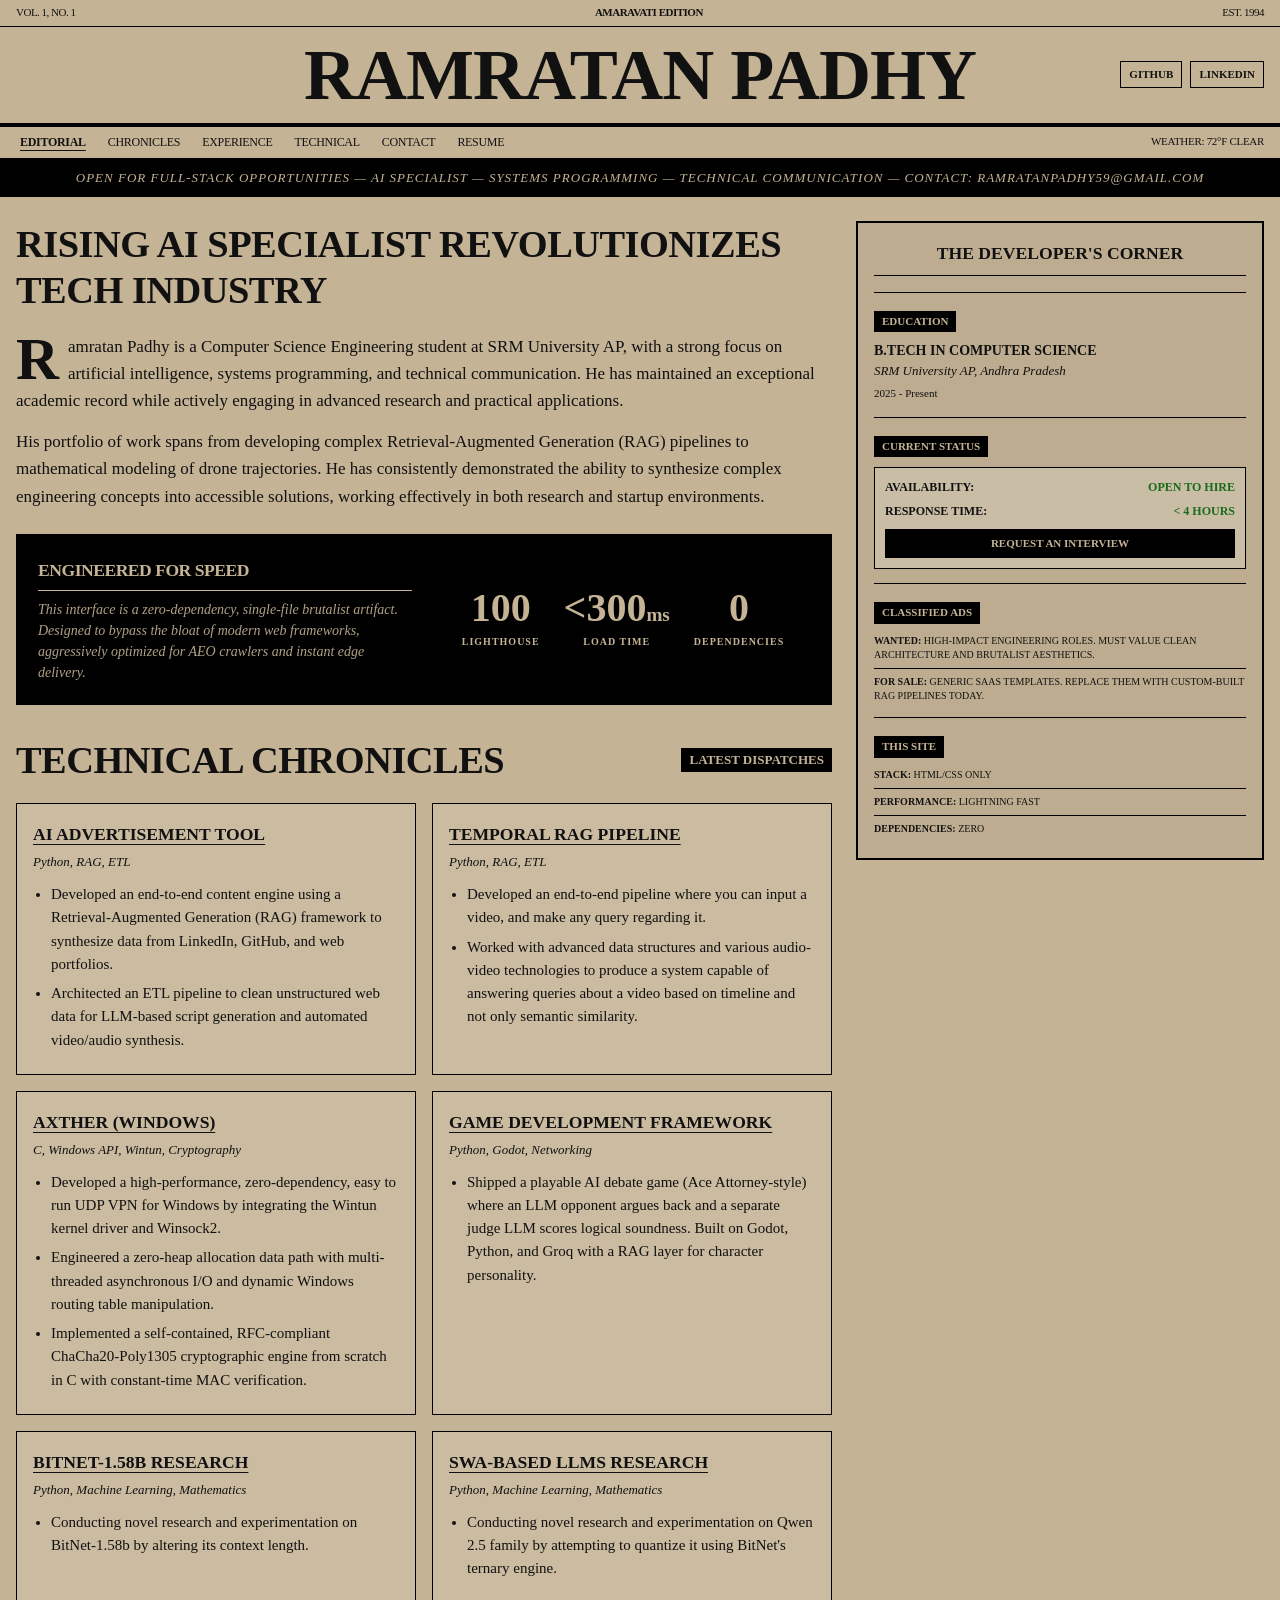
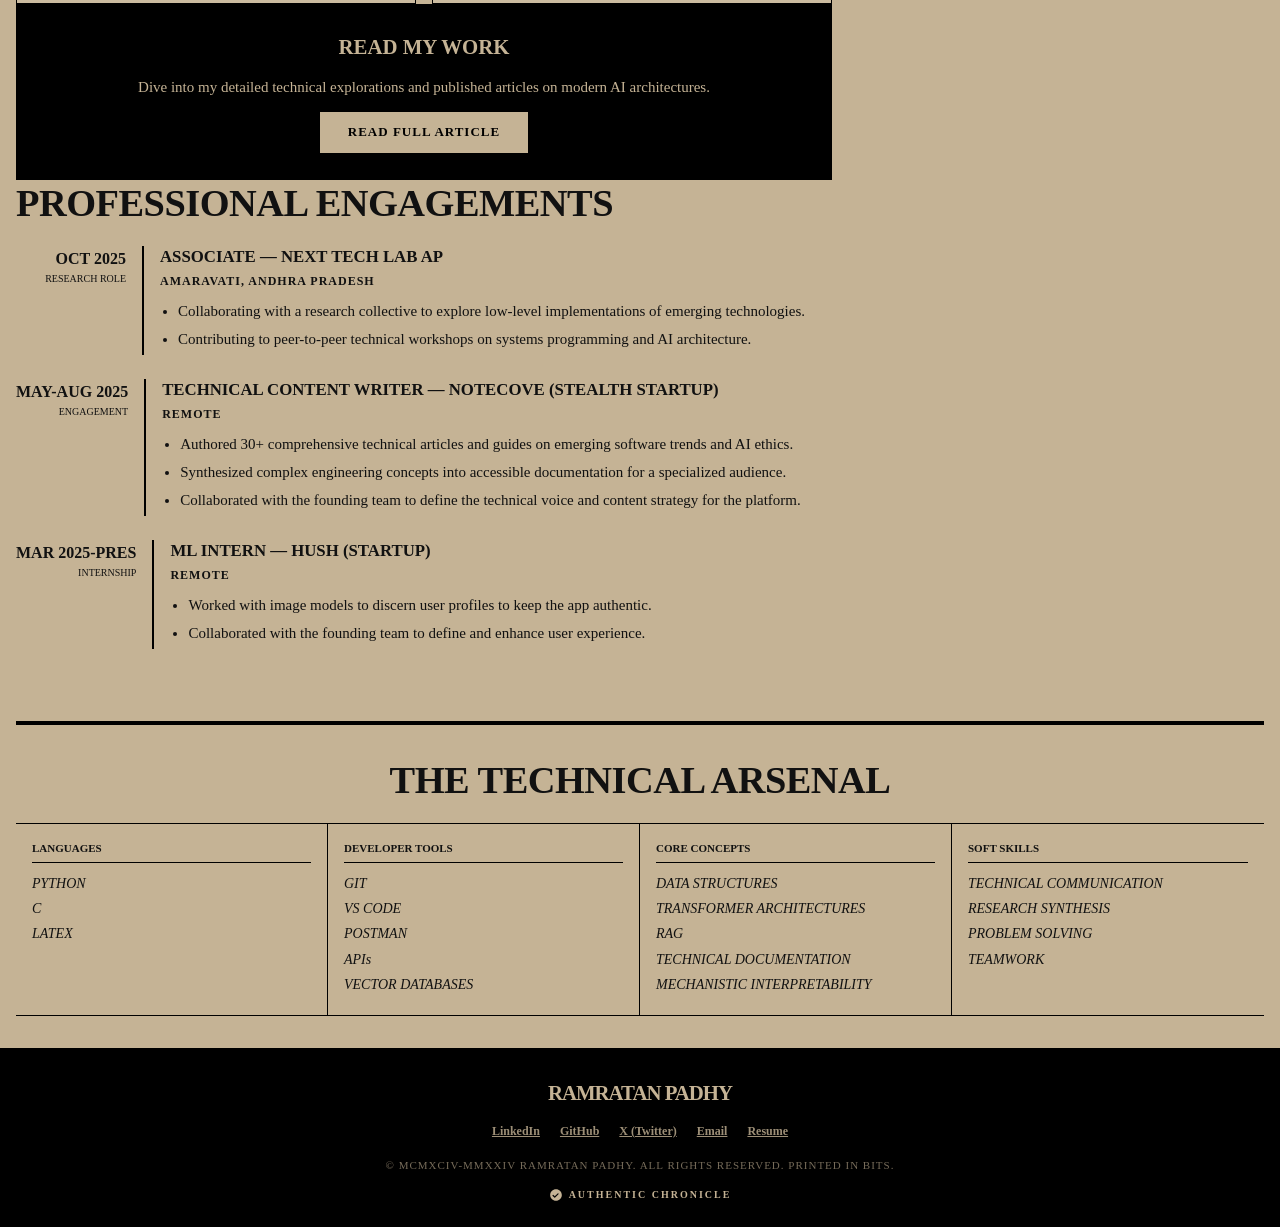
==== commit b65a42cf: "Remove C++ from languages list in index.html" ====
--- a/index.html
+++ b/index.html
@@ -264,7 +264,7 @@
 <section id="technical" style="margin-top:48px;border-top:4px solid #000;padding-top:32px">
   <h3 class="section-title" style="text-align:center">THE TECHNICAL ARSENAL</h3>
   <div class="skills-grid">
-    <div class="skills-col"><h5>LANGUAGES</h5><p>PYTHON</p><p>C</p><p>C++ (BASIC)</p><p>LATEX</p></div>
+    <div class="skills-col"><h5>LANGUAGES</h5><p>PYTHON</p><p>C</p><p>LATEX</p></div>
     <div class="skills-col"><h5>DEVELOPER TOOLS</h5><p>GIT</p><p>VS CODE</p><p>POSTMAN</p><p>APIs</p><p>VECTOR DATABASES</p></div>
     <div class="skills-col"><h5>CORE CONCEPTS</h5><p>DATA STRUCTURES</p><p>TRANSFORMER ARCHITECTURES</p><p>RAG</p><p>TECHNICAL DOCUMENTATION</p><p>MECHANISTIC INTERPRETABILITY</p></div>
     <div class="skills-col" style="border-right:none"><h5>SOFT SKILLS</h5><p>TECHNICAL COMMUNICATION</p><p>RESEARCH SYNTHESIS</p><p>PROBLEM SOLVING</p><p>TEAMWORK</p></div>
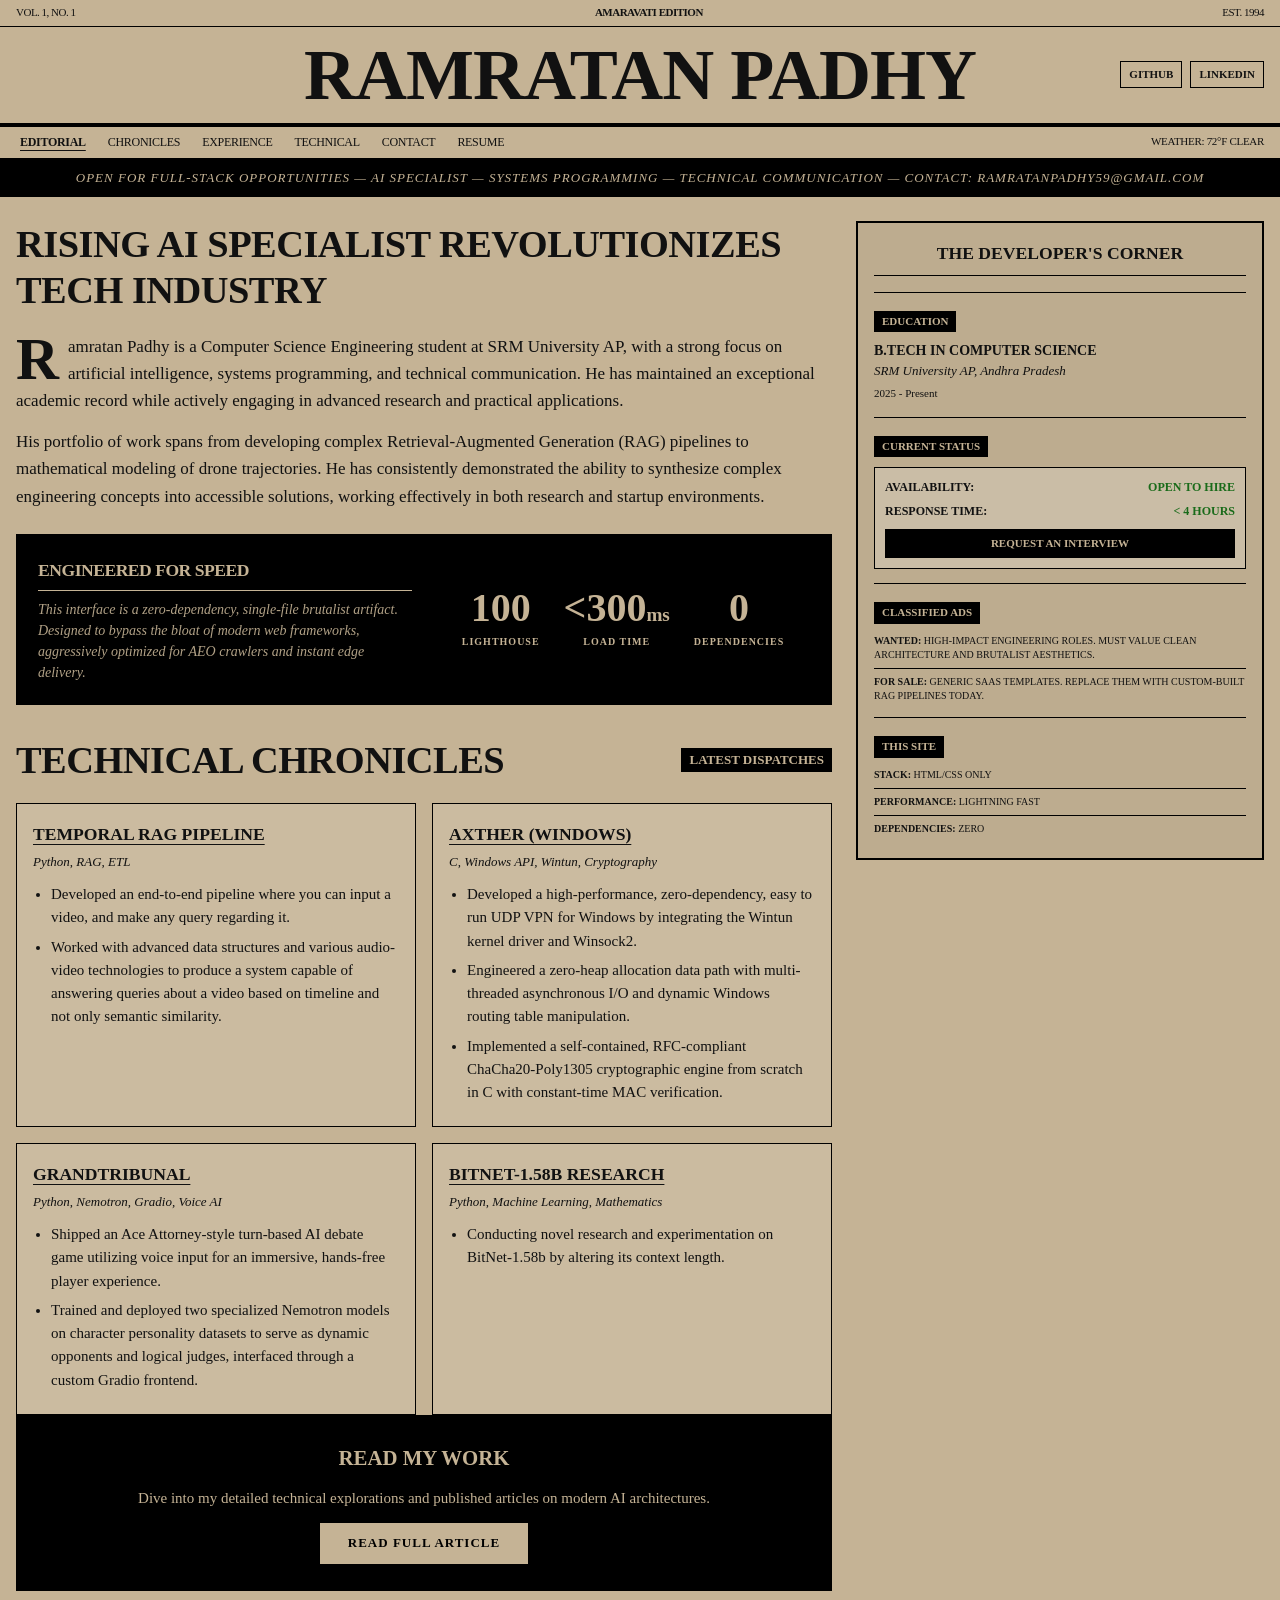
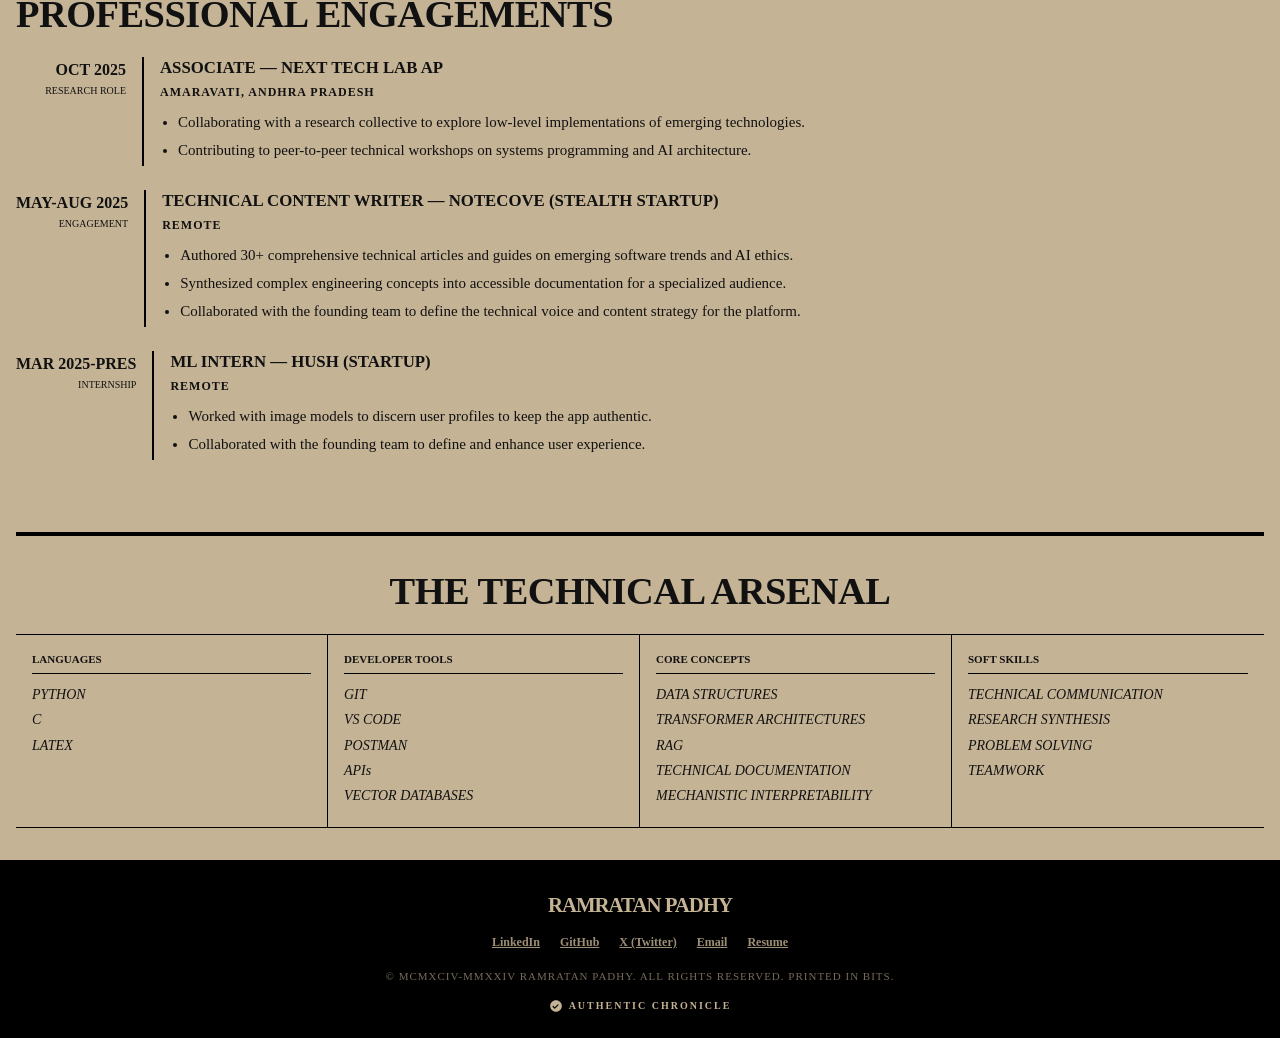
==== commit 4a0ecd28: "Update game development project to GrandTribunal" ====
--- a/index.html
+++ b/index.html
@@ -165,11 +165,7 @@
     <span style="font-size:13px;font-weight:700;background:#000;color:var(--paper);padding:2px 8px">LATEST DISPATCHES</span>
   </div>
   <div class="projects-grid">
-    <div class="project-card">
-      <h4>AI Advertisement Tool</h4>
-      <p class="tech">Python, RAG, ETL</p>
-      <ul><li>Developed an end-to-end content engine using a Retrieval-Augmented Generation (RAG) framework to synthesize data from LinkedIn, GitHub, and web portfolios.</li><li>Architected an ETL pipeline to clean unstructured web data for LLM-based script generation and automated video/audio synthesis.</li></ul>
-    </div>
+
     <div class="project-card">
       <h4>Temporal RAG Pipeline</h4>
       <p class="tech">Python, RAG, ETL</p>
@@ -181,20 +177,16 @@
       <ul><li>Developed a high-performance, zero-dependency, easy to run UDP VPN for Windows by integrating the Wintun kernel driver and Winsock2.</li><li>Engineered a zero-heap allocation data path with multi-threaded asynchronous I/O and dynamic Windows routing table manipulation.</li><li>Implemented a self-contained, RFC-compliant ChaCha20-Poly1305 cryptographic engine from scratch in C with constant-time MAC verification.</li></ul>
     </div>
     <div class="project-card">
-      <h4>Game Development Framework</h4>
-      <p class="tech">Python, Godot, Networking</p>
-      <ul><li>Shipped a playable AI debate game (Ace Attorney-style) where an LLM opponent argues back and a separate judge LLM scores logical soundness. Built on Godot, Python, and Groq with a RAG layer for character personality.</li></ul>
+      <h4>GrandTribunal</h4>
+      <p class="tech">Python, Nemotron, Gradio, Voice AI</p>
+      <ul><li>Shipped an Ace Attorney-style turn-based AI debate game utilizing voice input for an immersive, hands-free player experience.</li><li>Trained and deployed two specialized Nemotron models on character personality datasets to serve as dynamic opponents and logical judges, interfaced through a custom Gradio frontend.</li></ul>
     </div>
     <div class="project-card">
       <h4>BitNet-1.58b Research</h4>
       <p class="tech">Python, Machine Learning, Mathematics</p>
       <ul><li>Conducting novel research and experimentation on BitNet-1.58b by altering its context length.</li></ul>
     </div>
-    <div class="project-card">
-      <h4>SWA-based LLMs Research</h4>
-      <p class="tech">Python, Machine Learning, Mathematics</p>
-      <ul><li>Conducting novel research and experimentation on Qwen 2.5 family by attempting to quantize it using BitNet's ternary engine.</li></ul>
-    </div>
+
   </div>
   <div class="cta-box" style="flex:1">
     <h3>READ MY WORK</h3>
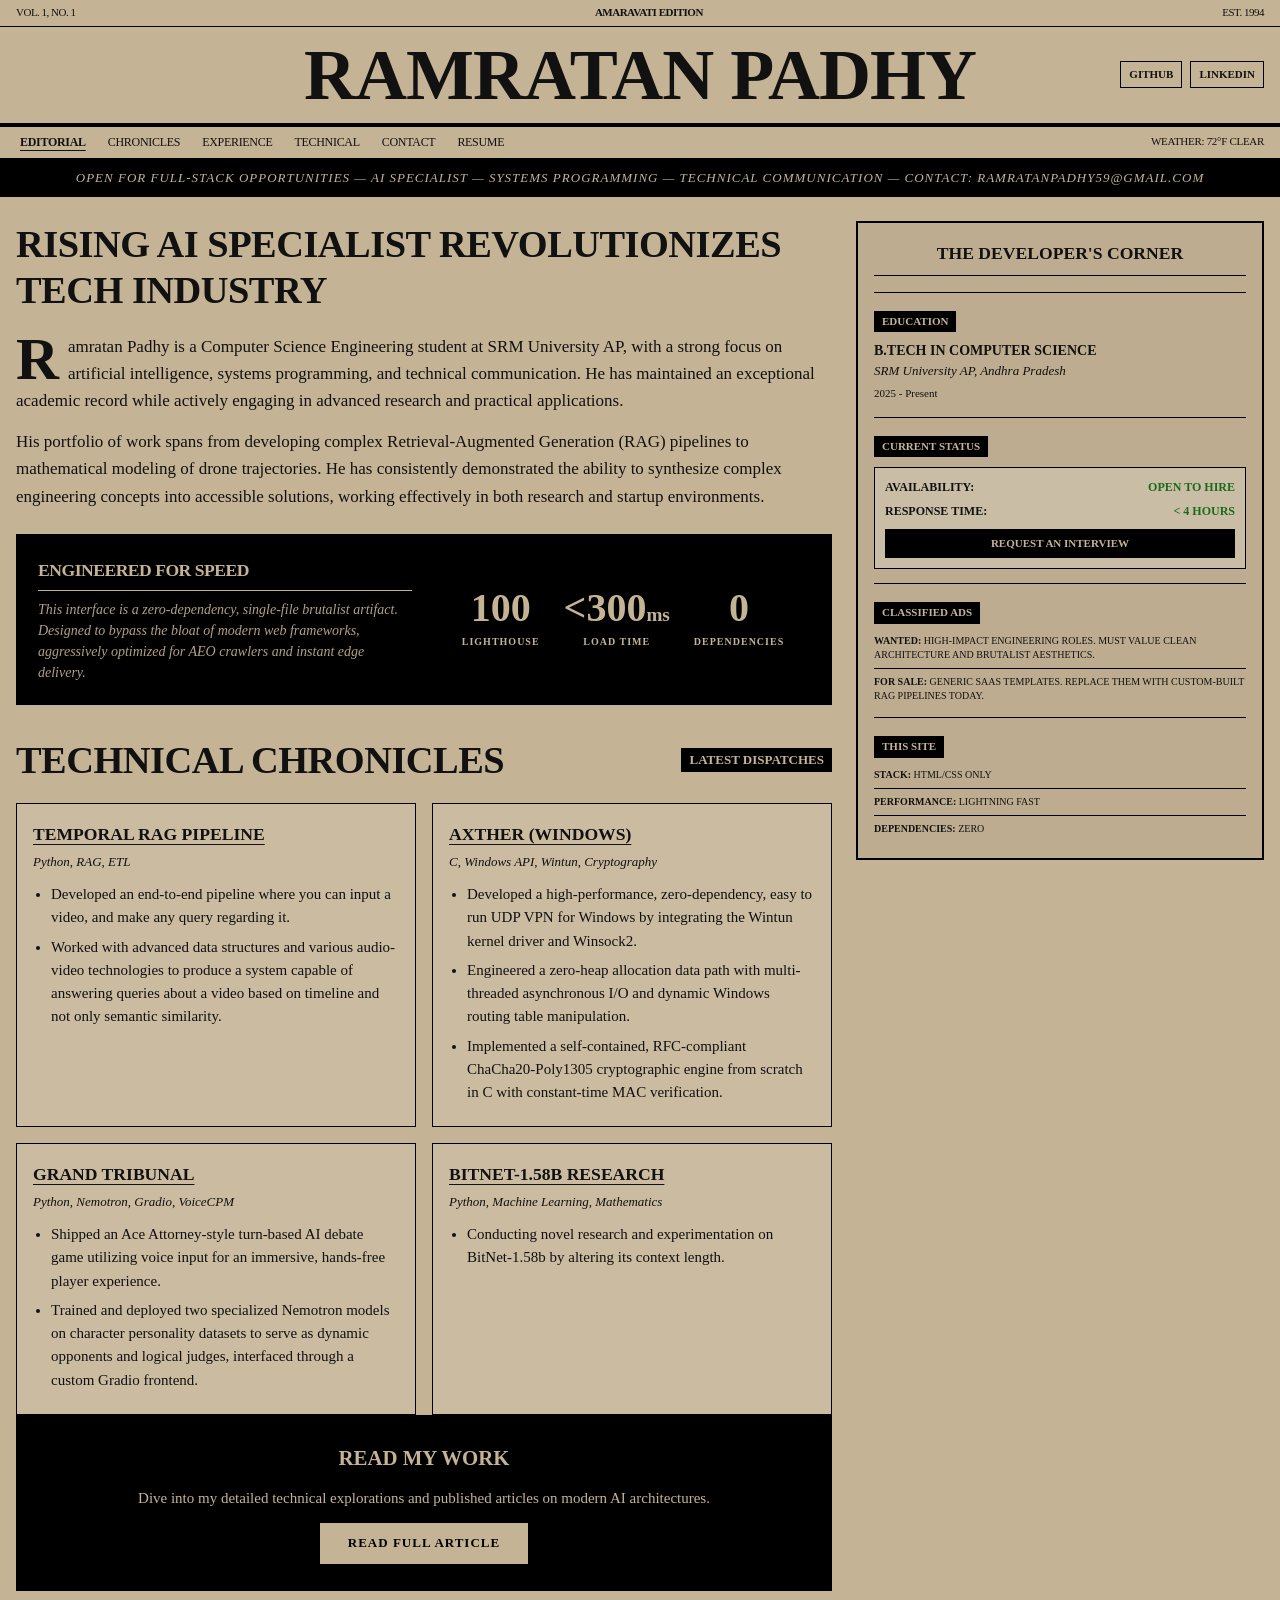
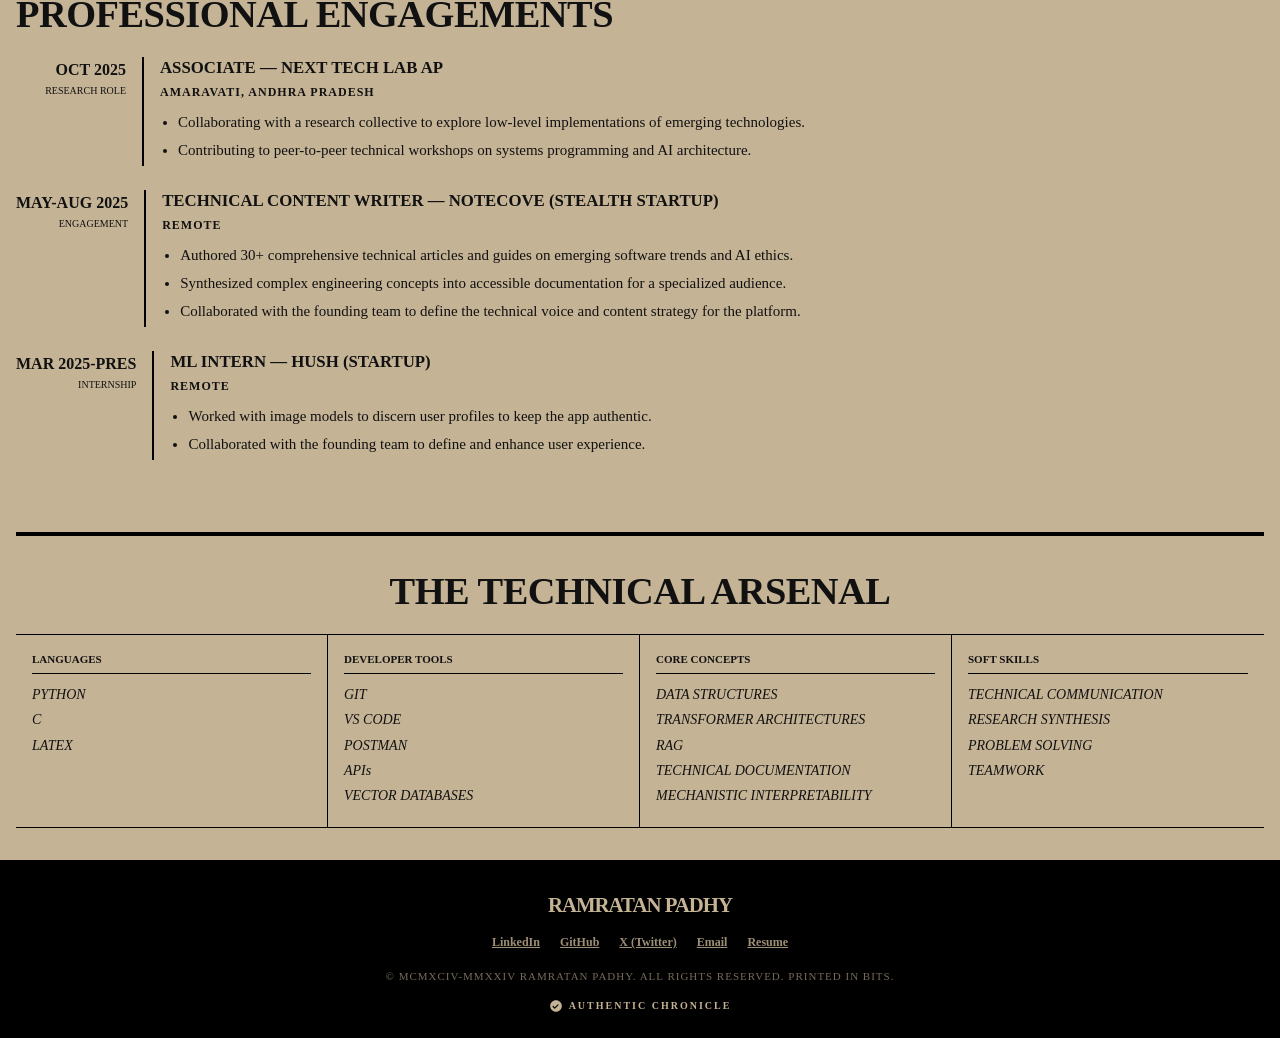
==== commit 5da3763d: "Update tech stack for Grand Tribunal and format links" ====
--- a/index.html
+++ b/index.html
@@ -1,282 +1,858 @@
 <!DOCTYPE html>
 <html lang="en">
+
 <head>
-<meta charset="utf-8">
-<meta name="viewport" content="width=device-width,initial-scale=1">
-<meta name="description" content="Ramratan Padhy — Computer Science Engineering student specializing in AI, systems programming, and technical communication. Portfolio and research.">
-<meta name="robots" content="index,follow">
-<link rel="canonical" href="https://ramratan.in/">
-<link rel="icon" href="data:image/svg+xml,<svg xmlns='http://www.w3.org/2000/svg' viewBox='0 0 100 100'><text y='.9em' font-size='90'>📰</text></svg>">
-<link rel="dns-prefetch" href="https://www.linkedin.com">
-<link rel="dns-prefetch" href="https://github.com">
-<link rel="dns-prefetch" href="https://x.com">
-<link rel="dns-prefetch" href="https://medium.com">
-<title>RAMRATAN PADHY | The Editorial Portfolio</title>
-<style>
-*,*::before,*::after{box-sizing:border-box;margin:0;padding:0}
-:root{--paper:#c5b395;--ink:#111;--bg:var(--paper)}
-html{scroll-behavior:smooth;font-size:16px;background:var(--bg);color:var(--ink)}
-body{font-family:Georgia,'Times New Roman',serif;line-height:1.6;-webkit-font-smoothing:antialiased;overflow-x:hidden}
-a{color:var(--ink)}
-.masthead{max-width:1280px;margin:0 auto;border-bottom:1px solid #000;background:var(--bg)}
-.masthead-top{display:flex;justify-content:space-between;padding:4px 16px;font-size:11px;text-transform:uppercase;letter-spacing:-.5px;border-bottom:1px solid #000}
-.masthead-top span:nth-child(2){font-weight:700}
-.title-wrapper{position:relative;border-bottom:4px solid #000;display:flex;align-items:center;justify-content:center;padding:12px 0}
-.masthead h1{font-size:clamp(2rem,8vw,4.5rem);font-weight:900;text-align:center;text-transform:uppercase;letter-spacing:-1px;line-height:1;font-family:Georgia,serif}
-.social-links-top{position:absolute;right:16px;display:flex;gap:8px}
-.social-links-top a{font-size:11px;font-weight:700;text-transform:uppercase;text-decoration:none;border:1px solid #000;padding:4px 8px;transition:background .15s,color .15s}
-.social-links-top a:hover,.social-links-top a:focus-visible{background:#000;color:var(--paper)}
-@media(max-width:767px){.title-wrapper{flex-direction:column;gap:8px;padding-bottom:12px}.social-links-top{position:static}}
-.masthead-nav{display:flex;justify-content:space-between;align-items:center;padding:4px 16px;border-bottom:1px solid #000;font-size:12px;text-transform:uppercase;letter-spacing:-.3px;flex-wrap:wrap;gap:4px}
-.masthead-nav nav{display:flex;flex-wrap:wrap;gap:6px 14px}
-.masthead-nav a{text-decoration:none;font-weight:500;padding:2px 4px;transition:background .15s,color .15s}
-.masthead-nav a:hover,.masthead-nav a:focus-visible{background:#000;color:var(--paper)}
-.masthead-nav a:first-child{font-weight:700;text-decoration:underline;text-underline-offset:4px}
-.masthead-nav .weather{font-size:11px;white-space:nowrap}
-.ticker{background:#000;padding:8px 16px;width:100%;text-align:center}
-.ticker-inner{display:flex;justify-content:center}
-.ticker span{color:var(--paper);font-size:13px;font-style:italic;letter-spacing:1px;text-transform:uppercase}
-main{max-width:1280px;margin:0 auto;padding:24px 16px 0}
-.grid{display:grid;grid-template-columns:1fr;gap:24px}
-@media(min-width:768px){.grid{grid-template-columns:2fr 1fr}}
-.section-title{font-size:clamp(1.3rem,4vw,2.4rem);font-weight:800;text-transform:uppercase;letter-spacing:-.5px;margin-bottom:20px;line-height:1.2}
-.drop-cap::first-letter{font-size:3.5em;font-weight:900;float:left;margin-right:.15em;margin-top:.1em;line-height:.7}
-.projects-grid{display:grid;grid-template-columns:1fr;gap:16px}
-@media(min-width:600px){.projects-grid{grid-template-columns:1fr 1fr}}
-.project-card{border:1px solid #000;padding:16px;background:rgba(255,255,255,.1)}
-.project-card h4{font-size:1.1rem;font-weight:800;text-transform:uppercase;text-decoration:underline;text-underline-offset:4px;margin-bottom:4px}
-.project-card .tech{font-size:13px;font-style:italic;margin-bottom:10px}
-.project-card ul{list-style:disc;padding-left:18px;font-size:15px;line-height:1.55}
-.project-card li{margin-bottom:6px}
-.exp-item{display:flex;flex-direction:column;gap:8px;margin-bottom:24px}
-@media(min-width:600px){.exp-item{flex-direction:row;gap:16px}}
-.exp-date{font-weight:700;font-size:1rem;white-space:nowrap;min-width:110px;text-align:left}
-@media(min-width:600px){.exp-date{text-align:right}}
-.exp-date small{display:block;font-size:10px;text-transform:uppercase;font-weight:400}
-.exp-content{border-left:2px solid #000;padding-left:16px}
-@media(max-width:599px){.exp-content{border-left:none;padding-left:0}}
-.exp-content h4{font-size:1.05rem;font-weight:800;text-transform:uppercase;line-height:1.3}
-.exp-content .loc{font-size:12px;font-weight:700;text-transform:uppercase;letter-spacing:1px;display:block;margin:4px 0 8px}
-.exp-content ul{list-style:disc;padding-left:18px;font-size:15px}
-.exp-content li{margin-bottom:4px}
-.skills-grid{display:grid;grid-template-columns:1fr 1fr;border-top:1px solid #000;border-bottom:1px solid #000}
-@media(min-width:768px){.skills-grid{grid-template-columns:1fr 1fr 1fr 1fr}}
-.skills-col{padding:16px;border-bottom:1px solid #000;border-right:1px solid #000}
-.skills-col:nth-child(2n){border-right:none}
-@media(min-width:768px){.skills-col:nth-child(2n){border-right:1px solid #000}.skills-col:nth-child(4n){border-right:none}}
-@media(max-width:767px){.skills-col:nth-child(odd){border-right:1px solid #000}.skills-col:nth-child(even){border-right:none}}
-@media(min-width:768px){.skills-col{border-bottom:none}}
-.skills-col h5{font-size:11px;font-weight:700;text-transform:uppercase;border-bottom:1px solid #000;padding-bottom:4px;margin-bottom:10px}
-.skills-col p{font-size:14px;font-style:italic;margin-bottom:3px}
-.sidebar{border:2px solid #000;padding:16px;background:rgba(0,0,0,.04)}
-.sidebar h3{font-size:1.1rem;text-align:center;border-bottom:1px solid #000;padding-bottom:8px;margin-bottom:16px;text-transform:uppercase;font-weight:800}
-.sidebar-section{border-top:1px solid #000;padding-top:14px;margin-top:14px}
-.sidebar-section h4{display:inline-block;font-size:11px;font-weight:700;text-transform:uppercase;background:#000;color:var(--paper);padding:2px 8px;margin-bottom:10px}
-.availability{border:1px solid #000;padding:10px;background:rgba(255,255,255,.2)}
-.availability .row{display:flex;justify-content:space-between;font-size:12px;margin-bottom:4px}
-.availability .row span:first-child{font-weight:700;text-transform:uppercase}
-.availability .row span:last-child{color:#1a6b1a;font-weight:900}
-.availability .row:last-child span:last-child{color:#000;font-style:italic;font-weight:400}
-.classified{font-size:10px;text-transform:uppercase;line-height:1.4;margin-bottom:6px}
-.classified span{font-weight:700}
-.classified+.classified{border-top:1px solid #000;padding-top:6px}
-.cta-box{border:2px solid #000;background:#000;color:var(--paper);padding:24px;text-align:center;display:flex;flex-direction:column;justify-content:center;align-items:center;gap:12px}
-.cta-box h3{font-size:1.3rem;text-transform:uppercase;font-weight:800}
-.cta-box p{font-size:15px}
-.cta-box a{display:inline-block;font-size:13px;font-weight:700;background:var(--paper);color:#000;border:1px solid #000;padding:10px 28px;text-decoration:none;text-transform:uppercase;letter-spacing:1px;transition:background .15s}
-.cta-box a:hover,.cta-box a:focus-visible{background:#fff}
-footer{background:#000;color:var(--paper);text-align:center;padding:24px 16px;margin-top:32px;border-top:4px solid #000}
-footer .name{font-size:1.3rem;font-weight:900;text-transform:uppercase;letter-spacing:-1px;margin-bottom:12px}
-footer .links{display:flex;flex-wrap:wrap;justify-content:center;gap:12px 20px;margin-bottom:16px}
-footer .links a{color:var(--paper);font-size:12px;font-weight:700;opacity:.8;text-decoration:underline}
-footer .links a:hover{opacity:1}
-footer .copy{font-size:11px;letter-spacing:1px;opacity:.6;margin-bottom:12px}
-footer .badge{display:flex;align-items:center;justify-content:center;gap:6px;font-size:10px;text-transform:uppercase;font-weight:700;letter-spacing:2px}
-</style>
+  <meta charset="utf-8">
+  <meta name="viewport" content="width=device-width,initial-scale=1">
+  <meta name="description"
+    content="Ramratan Padhy — Computer Science Engineering student specializing in AI, systems programming, and technical communication. Portfolio and research.">
+  <meta name="robots" content="index,follow">
+  <link rel="canonical" href="https://ramratan.in/">
+  <link rel="icon"
+    href="data:image/svg+xml,<svg xmlns='http://www.w3.org/2000/svg' viewBox='0 0 100 100'><text y='.9em' font-size='90'>📰</text></svg>">
+  <link rel="dns-prefetch" href="https://www.linkedin.com">
+  <link rel="dns-prefetch" href="https://github.com">
+  <link rel="dns-prefetch" href="https://x.com">
+  <link rel="dns-prefetch" href="https://medium.com">
+  <title>RAMRATAN PADHY | The Editorial Portfolio</title>
+  <style>
+    *,
+    *::before,
+    *::after {
+      box-sizing: border-box;
+      margin: 0;
+      padding: 0
+    }
+
+    :root {
+      --paper: #c5b395;
+      --ink: #111;
+      --bg: var(--paper)
+    }
+
+    html {
+      scroll-behavior: smooth;
+      font-size: 16px;
+      background: var(--bg);
+      color: var(--ink)
+    }
+
+    body {
+      font-family: Georgia, 'Times New Roman', serif;
+      line-height: 1.6;
+      -webkit-font-smoothing: antialiased;
+      overflow-x: hidden
+    }
+
+    a {
+      color: var(--ink)
+    }
+
+    .masthead {
+      max-width: 1280px;
+      margin: 0 auto;
+      border-bottom: 1px solid #000;
+      background: var(--bg)
+    }
+
+    .masthead-top {
+      display: flex;
+      justify-content: space-between;
+      padding: 4px 16px;
+      font-size: 11px;
+      text-transform: uppercase;
+      letter-spacing: -.5px;
+      border-bottom: 1px solid #000
+    }
+
+    .masthead-top span:nth-child(2) {
+      font-weight: 700
+    }
+
+    .title-wrapper {
+      position: relative;
+      border-bottom: 4px solid #000;
+      display: flex;
+      align-items: center;
+      justify-content: center;
+      padding: 12px 0
+    }
+
+    .masthead h1 {
+      font-size: clamp(2rem, 8vw, 4.5rem);
+      font-weight: 900;
+      text-align: center;
+      text-transform: uppercase;
+      letter-spacing: -1px;
+      line-height: 1;
+      font-family: Georgia, serif
+    }
+
+    .social-links-top {
+      position: absolute;
+      right: 16px;
+      display: flex;
+      gap: 8px
+    }
+
+    .social-links-top a {
+      font-size: 11px;
+      font-weight: 700;
+      text-transform: uppercase;
+      text-decoration: none;
+      border: 1px solid #000;
+      padding: 4px 8px;
+      transition: background .15s, color .15s
+    }
+
+    .social-links-top a:hover,
+    .social-links-top a:focus-visible {
+      background: #000;
+      color: var(--paper)
+    }
+
+    @media(max-width:767px) {
+      .title-wrapper {
+        flex-direction: column;
+        gap: 8px;
+        padding-bottom: 12px
+      }
+
+      .social-links-top {
+        position: static
+      }
+    }
+
+    .masthead-nav {
+      display: flex;
+      justify-content: space-between;
+      align-items: center;
+      padding: 4px 16px;
+      border-bottom: 1px solid #000;
+      font-size: 12px;
+      text-transform: uppercase;
+      letter-spacing: -.3px;
+      flex-wrap: wrap;
+      gap: 4px
+    }
+
+    .masthead-nav nav {
+      display: flex;
+      flex-wrap: wrap;
+      gap: 6px 14px
+    }
+
+    .masthead-nav a {
+      text-decoration: none;
+      font-weight: 500;
+      padding: 2px 4px;
+      transition: background .15s, color .15s
+    }
+
+    .masthead-nav a:hover,
+    .masthead-nav a:focus-visible {
+      background: #000;
+      color: var(--paper)
+    }
+
+    .masthead-nav a:first-child {
+      font-weight: 700;
+      text-decoration: underline;
+      text-underline-offset: 4px
+    }
+
+    .masthead-nav .weather {
+      font-size: 11px;
+      white-space: nowrap
+    }
+
+    .ticker {
+      background: #000;
+      padding: 8px 16px;
+      width: 100%;
+      text-align: center
+    }
+
+    .ticker-inner {
+      display: flex;
+      justify-content: center
+    }
+
+    .ticker span {
+      color: var(--paper);
+      font-size: 13px;
+      font-style: italic;
+      letter-spacing: 1px;
+      text-transform: uppercase
+    }
+
+    main {
+      max-width: 1280px;
+      margin: 0 auto;
+      padding: 24px 16px 0
+    }
+
+    .grid {
+      display: grid;
+      grid-template-columns: 1fr;
+      gap: 24px
+    }
+
+    @media(min-width:768px) {
+      .grid {
+        grid-template-columns: 2fr 1fr
+      }
+    }
+
+    .section-title {
+      font-size: clamp(1.3rem, 4vw, 2.4rem);
+      font-weight: 800;
+      text-transform: uppercase;
+      letter-spacing: -.5px;
+      margin-bottom: 20px;
+      line-height: 1.2
+    }
+
+    .drop-cap::first-letter {
+      font-size: 3.5em;
+      font-weight: 900;
+      float: left;
+      margin-right: .15em;
+      margin-top: .1em;
+      line-height: .7
+    }
+
+    .projects-grid {
+      display: grid;
+      grid-template-columns: 1fr;
+      gap: 16px
+    }
+
+    @media(min-width:600px) {
+      .projects-grid {
+        grid-template-columns: 1fr 1fr
+      }
+    }
+
+    .project-card {
+      border: 1px solid #000;
+      padding: 16px;
+      background: rgba(255, 255, 255, .1)
+    }
+
+    .project-card h4 {
+      font-size: 1.1rem;
+      font-weight: 800;
+      text-transform: uppercase;
+      text-decoration: underline;
+      text-underline-offset: 4px;
+      margin-bottom: 4px
+    }
+
+    .project-card .tech {
+      font-size: 13px;
+      font-style: italic;
+      margin-bottom: 10px
+    }
+
+    .project-card ul {
+      list-style: disc;
+      padding-left: 18px;
+      font-size: 15px;
+      line-height: 1.55
+    }
+
+    .project-card li {
+      margin-bottom: 6px
+    }
+
+    .exp-item {
+      display: flex;
+      flex-direction: column;
+      gap: 8px;
+      margin-bottom: 24px
+    }
+
+    @media(min-width:600px) {
+      .exp-item {
+        flex-direction: row;
+        gap: 16px
+      }
+    }
+
+    .exp-date {
+      font-weight: 700;
+      font-size: 1rem;
+      white-space: nowrap;
+      min-width: 110px;
+      text-align: left
+    }
+
+    @media(min-width:600px) {
+      .exp-date {
+        text-align: right
+      }
+    }
+
+    .exp-date small {
+      display: block;
+      font-size: 10px;
+      text-transform: uppercase;
+      font-weight: 400
+    }
+
+    .exp-content {
+      border-left: 2px solid #000;
+      padding-left: 16px
+    }
+
+    @media(max-width:599px) {
+      .exp-content {
+        border-left: none;
+        padding-left: 0
+      }
+    }
+
+    .exp-content h4 {
+      font-size: 1.05rem;
+      font-weight: 800;
+      text-transform: uppercase;
+      line-height: 1.3
+    }
+
+    .exp-content .loc {
+      font-size: 12px;
+      font-weight: 700;
+      text-transform: uppercase;
+      letter-spacing: 1px;
+      display: block;
+      margin: 4px 0 8px
+    }
+
+    .exp-content ul {
+      list-style: disc;
+      padding-left: 18px;
+      font-size: 15px
+    }
+
+    .exp-content li {
+      margin-bottom: 4px
+    }
+
+    .skills-grid {
+      display: grid;
+      grid-template-columns: 1fr 1fr;
+      border-top: 1px solid #000;
+      border-bottom: 1px solid #000
+    }
+
+    @media(min-width:768px) {
+      .skills-grid {
+        grid-template-columns: 1fr 1fr 1fr 1fr
+      }
+    }
+
+    .skills-col {
+      padding: 16px;
+      border-bottom: 1px solid #000;
+      border-right: 1px solid #000
+    }
+
+    .skills-col:nth-child(2n) {
+      border-right: none
+    }
+
+    @media(min-width:768px) {
+      .skills-col:nth-child(2n) {
+        border-right: 1px solid #000
+      }
+
+      .skills-col:nth-child(4n) {
+        border-right: none
+      }
+    }
+
+    @media(max-width:767px) {
+      .skills-col:nth-child(odd) {
+        border-right: 1px solid #000
+      }
+
+      .skills-col:nth-child(even) {
+        border-right: none
+      }
+    }
+
+    @media(min-width:768px) {
+      .skills-col {
+        border-bottom: none
+      }
+    }
+
+    .skills-col h5 {
+      font-size: 11px;
+      font-weight: 700;
+      text-transform: uppercase;
+      border-bottom: 1px solid #000;
+      padding-bottom: 4px;
+      margin-bottom: 10px
+    }
+
+    .skills-col p {
+      font-size: 14px;
+      font-style: italic;
+      margin-bottom: 3px
+    }
+
+    .sidebar {
+      border: 2px solid #000;
+      padding: 16px;
+      background: rgba(0, 0, 0, .04)
+    }
+
+    .sidebar h3 {
+      font-size: 1.1rem;
+      text-align: center;
+      border-bottom: 1px solid #000;
+      padding-bottom: 8px;
+      margin-bottom: 16px;
+      text-transform: uppercase;
+      font-weight: 800
+    }
+
+    .sidebar-section {
+      border-top: 1px solid #000;
+      padding-top: 14px;
+      margin-top: 14px
+    }
+
+    .sidebar-section h4 {
+      display: inline-block;
+      font-size: 11px;
+      font-weight: 700;
+      text-transform: uppercase;
+      background: #000;
+      color: var(--paper);
+      padding: 2px 8px;
+      margin-bottom: 10px
+    }
+
+    .availability {
+      border: 1px solid #000;
+      padding: 10px;
+      background: rgba(255, 255, 255, .2)
+    }
+
+    .availability .row {
+      display: flex;
+      justify-content: space-between;
+      font-size: 12px;
+      margin-bottom: 4px
+    }
+
+    .availability .row span:first-child {
+      font-weight: 700;
+      text-transform: uppercase
+    }
+
+    .availability .row span:last-child {
+      color: #1a6b1a;
+      font-weight: 900
+    }
+
+    .availability .row:last-child span:last-child {
+      color: #000;
+      font-style: italic;
+      font-weight: 400
+    }
+
+    .classified {
+      font-size: 10px;
+      text-transform: uppercase;
+      line-height: 1.4;
+      margin-bottom: 6px
+    }
+
+    .classified span {
+      font-weight: 700
+    }
+
+    .classified+.classified {
+      border-top: 1px solid #000;
+      padding-top: 6px
+    }
+
+    .cta-box {
+      border: 2px solid #000;
+      background: #000;
+      color: var(--paper);
+      padding: 24px;
+      text-align: center;
+      display: flex;
+      flex-direction: column;
+      justify-content: center;
+      align-items: center;
+      gap: 12px
+    }
+
+    .cta-box h3 {
+      font-size: 1.3rem;
+      text-transform: uppercase;
+      font-weight: 800
+    }
+
+    .cta-box p {
+      font-size: 15px
+    }
+
+    .cta-box a {
+      display: inline-block;
+      font-size: 13px;
+      font-weight: 700;
+      background: var(--paper);
+      color: #000;
+      border: 1px solid #000;
+      padding: 10px 28px;
+      text-decoration: none;
+      text-transform: uppercase;
+      letter-spacing: 1px;
+      transition: background .15s
+    }
+
+    .cta-box a:hover,
+    .cta-box a:focus-visible {
+      background: #fff
+    }
+
+    footer {
+      background: #000;
+      color: var(--paper);
+      text-align: center;
+      padding: 24px 16px;
+      margin-top: 32px;
+      border-top: 4px solid #000
+    }
+
+    footer .name {
+      font-size: 1.3rem;
+      font-weight: 900;
+      text-transform: uppercase;
+      letter-spacing: -1px;
+      margin-bottom: 12px
+    }
+
+    footer .links {
+      display: flex;
+      flex-wrap: wrap;
+      justify-content: center;
+      gap: 12px 20px;
+      margin-bottom: 16px
+    }
+
+    footer .links a {
+      color: var(--paper);
+      font-size: 12px;
+      font-weight: 700;
+      opacity: .8;
+      text-decoration: underline
+    }
+
+    footer .links a:hover {
+      opacity: 1
+    }
+
+    footer .copy {
+      font-size: 11px;
+      letter-spacing: 1px;
+      opacity: .6;
+      margin-bottom: 12px
+    }
+
+    footer .badge {
+      display: flex;
+      align-items: center;
+      justify-content: center;
+      gap: 6px;
+      font-size: 10px;
+      text-transform: uppercase;
+      font-weight: 700;
+      letter-spacing: 2px
+    }
+  </style>
 </head>
+
 <body>
-<header class="masthead">
-  <div class="masthead-top"><span>VOL. 1, NO. 1</span><span>AMARAVATI EDITION</span><span>EST. 1994</span></div>
-  <div class="title-wrapper">
-    <h1>RAMRATAN PADHY</h1>
-    <div class="social-links-top">
-      <a href="https://github.com/consolelogram" target="_blank" rel="noopener noreferrer">GitHub</a>
-      <a href="https://www.linkedin.com/in/ramratan-ntlap/" target="_blank" rel="noopener noreferrer">LinkedIn</a>
+  <header class="masthead">
+    <div class="masthead-top"><span>VOL. 1, NO. 1</span><span>AMARAVATI EDITION</span><span>EST. 1994</span></div>
+    <div class="title-wrapper">
+      <h1>RAMRATAN PADHY</h1>
+      <div class="social-links-top">
+        <a href="https://github.com/consolelogram" target="_blank" rel="noopener noreferrer">GitHub</a>
+        <a href="https://www.linkedin.com/in/ramratan-ntlap/" target="_blank" rel="noopener noreferrer">LinkedIn</a>
+      </div>
+    </div>
+    <div class="masthead-nav">
+      <nav>
+        <a href="#editorial">EDITORIAL</a>
+        <a href="#chronicles">CHRONICLES</a>
+        <a href="#experience">EXPERIENCE</a>
+        <a href="#technical">TECHNICAL</a>
+        <a href="mailto:ramratanpadhy59@gmail.com">CONTACT</a>
+        <a href="ramratan_resume.pdf" download>RESUME</a>
+      </nav>
+      <span class="weather">WEATHER: 72°F CLEAR</span>
+    </div>
+  </header>
+  <div class="ticker">
+    <div class="ticker-inner">
+      <span>OPEN FOR FULL-STACK OPPORTUNITIES — AI SPECIALIST — SYSTEMS PROGRAMMING — TECHNICAL COMMUNICATION — CONTACT:
+        RAMRATANPADHY59@GMAIL.COM</span>
     </div>
   </div>
-  <div class="masthead-nav">
-    <nav>
-      <a href="#editorial">EDITORIAL</a>
-      <a href="#chronicles">CHRONICLES</a>
-      <a href="#experience">EXPERIENCE</a>
-      <a href="#technical">TECHNICAL</a>
-      <a href="mailto:ramratanpadhy59@gmail.com">CONTACT</a>
-      <a href="ramratan_resume.pdf" download>RESUME</a>
-    </nav>
-    <span class="weather">WEATHER: 72°F CLEAR</span>
-  </div>
-</header>
-<div class="ticker">
-  <div class="ticker-inner">
-    <span>OPEN FOR FULL-STACK OPPORTUNITIES — AI SPECIALIST — SYSTEMS PROGRAMMING — TECHNICAL COMMUNICATION — CONTACT: RAMRATANPADHY59@GMAIL.COM</span>
-  </div>
-</div>
-<main>
-<div class="grid">
-<div>
-<section id="editorial">
-  <h2 class="section-title">RISING AI SPECIALIST REVOLUTIONIZES TECH INDUSTRY</h2>
-  <div style="display:flex;flex-direction:column;gap:16px;">
-    <div style="display:flex;flex-direction:column;gap:16px;">
+  <main>
+    <div class="grid">
       <div>
-        <p class="drop-cap" style="font-size:17px">Ramratan Padhy is a Computer Science Engineering student at SRM University AP, with a strong focus on artificial intelligence, systems programming, and technical communication. He has maintained an exceptional academic record while actively engaging in advanced research and practical applications.</p>
-        <p style="font-size:17px;margin-top:14px">His portfolio of work spans from developing complex Retrieval-Augmented Generation (RAG) pipelines to mathematical modeling of drone trajectories. He has consistently demonstrated the ability to synthesize complex engineering concepts into accessible solutions, working effectively in both research and startup environments.</p>
+        <section id="editorial">
+          <h2 class="section-title">RISING AI SPECIALIST REVOLUTIONIZES TECH INDUSTRY</h2>
+          <div style="display:flex;flex-direction:column;gap:16px;">
+            <div style="display:flex;flex-direction:column;gap:16px;">
+              <div>
+                <p class="drop-cap" style="font-size:17px">Ramratan Padhy is a Computer Science Engineering student at
+                  SRM University AP, with a strong focus on artificial intelligence, systems programming, and technical
+                  communication. He has maintained an exceptional academic record while actively engaging in advanced
+                  research and practical applications.</p>
+                <p style="font-size:17px;margin-top:14px">His portfolio of work spans from developing complex
+                  Retrieval-Augmented Generation (RAG) pipelines to mathematical modeling of drone trajectories. He has
+                  consistently demonstrated the ability to synthesize complex engineering concepts into accessible
+                  solutions, working effectively in both research and startup environments.</p>
+              </div>
+            </div>
+          </div>
+        </section>
+
+        <section id="performance"
+          style="margin-top:24px; margin-bottom:32px; border:2px solid #000; background:#000; color:var(--paper); padding:20px;">
+          <div style="display:flex; flex-wrap:wrap; justify-content:space-between; align-items:center; gap:24px;">
+            <div style="flex:1; min-width:250px;">
+              <h3
+                style="font-size:1.1rem; font-weight:900; text-transform:uppercase; letter-spacing:-0.5px; border-bottom:1px solid var(--paper); padding-bottom:6px; margin-bottom:8px;">
+                ENGINEERED FOR SPEED</h3>
+              <p style="font-size:14px; font-style:italic; line-height:1.5; opacity:0.9;">This interface is a
+                zero-dependency, single-file brutalist artifact. Designed to bypass the bloat of modern web frameworks,
+                aggressively optimized for AEO crawlers and instant edge delivery.</p>
+            </div>
+            <div style="display:flex; flex-wrap:wrap; gap:24px; justify-content:center; flex:1;">
+              <div style="text-align:center;">
+                <div style="font-size:2.5rem; font-weight:900; line-height:1;">100</div>
+                <div
+                  style="font-size:10px; font-weight:700; text-transform:uppercase; letter-spacing:1px; margin-top:6px;">
+                  Lighthouse</div>
+              </div>
+              <div style="text-align:center;">
+                <div style="font-size:2.5rem; font-weight:900; line-height:1;">&lt;300<span
+                    style="font-size:1.2rem;">ms</span></div>
+                <div
+                  style="font-size:10px; font-weight:700; text-transform:uppercase; letter-spacing:1px; margin-top:6px;">
+                  Load Time</div>
+              </div>
+              <div style="text-align:center;">
+                <div style="font-size:2.5rem; font-weight:900; line-height:1;">0</div>
+                <div
+                  style="font-size:10px; font-weight:700; text-transform:uppercase; letter-spacing:1px; margin-top:6px;">
+                  Dependencies</div>
+              </div>
+            </div>
+          </div>
+        </section>
+
+        <section id="chronicles">
+          <div
+            style="display:flex;justify-content:space-between;align-items:center;margin-bottom:20px;flex-wrap:wrap;gap:8px">
+            <h3 class="section-title" style="margin-bottom:0">TECHNICAL CHRONICLES</h3>
+            <span style="font-size:13px;font-weight:700;background:#000;color:var(--paper);padding:2px 8px">LATEST
+              DISPATCHES</span>
+          </div>
+          <div class="projects-grid">
+
+            <div class="project-card">
+              <h4>Temporal RAG Pipeline</h4>
+              <p class="tech">Python, RAG, ETL</p>
+              <ul>
+                <li>Developed an end-to-end pipeline where you can input a video, and make any query regarding it.</li>
+                <li>Worked with advanced data structures and various audio-video technologies to produce a system
+                  capable of answering queries about a video based on timeline and not only semantic similarity.</li>
+              </ul>
+            </div>
+            <div class="project-card">
+              <h4>AXtheR (Windows)</h4>
+              <p class="tech">C, Windows API, Wintun, Cryptography</p>
+              <ul>
+                <li>Developed a high-performance, zero-dependency, easy to run UDP VPN for Windows by integrating the
+                  Wintun kernel driver and Winsock2.</li>
+                <li>Engineered a zero-heap allocation data path with multi-threaded asynchronous I/O and dynamic Windows
+                  routing table manipulation.</li>
+                <li>Implemented a self-contained, RFC-compliant ChaCha20-Poly1305 cryptographic engine from scratch in C
+                  with constant-time MAC verification.</li>
+              </ul>
+            </div>
+            <div class="project-card">
+              <h4>Grand Tribunal</h4>
+              <p class="tech">Python, Nemotron, Gradio, VoiceCPM</p>
+              <ul>
+                <li>Shipped an Ace Attorney-style turn-based AI debate game utilizing voice input for an immersive,
+                  hands-free player experience.</li>
+                <li>Trained and deployed two specialized Nemotron models on character personality datasets to serve as
+                  dynamic opponents and logical judges, interfaced through a custom Gradio frontend.</li>
+              </ul>
+            </div>
+            <div class="project-card">
+              <h4>BitNet-1.58b Research</h4>
+              <p class="tech">Python, Machine Learning, Mathematics</p>
+              <ul>
+                <li>Conducting novel research and experimentation on BitNet-1.58b by altering its context length.</li>
+              </ul>
+            </div>
+
+          </div>
+          <div class="cta-box" style="flex:1">
+            <h3>READ MY WORK</h3>
+            <p>Dive into my detailed technical explorations and published articles on modern AI architectures.</p>
+            <a href="https://medium.com/@ramratanpadhy59/the-mathematics-that-make-1-58-bit-weights-work-how-bitnet-b1-58-survives-its-own-quantization-de738e6adec1"
+              target="_blank" rel="noopener noreferrer">READ FULL ARTICLE</a>
+          </div>
+        </section>
+        <section id="experience">
+          <h3 class="section-title">PROFESSIONAL ENGAGEMENTS</h3>
+          <div class="exp-item">
+            <div class="exp-date">OCT 2025<small>RESEARCH ROLE</small></div>
+            <div class="exp-content">
+              <h4>ASSOCIATE — Next Tech Lab AP</h4>
+              <span class="loc">AMARAVATI, ANDHRA PRADESH</span>
+              <ul>
+                <li>Collaborating with a research collective to explore low-level implementations of emerging
+                  technologies.</li>
+                <li>Contributing to peer-to-peer technical workshops on systems programming and AI architecture.</li>
+              </ul>
+            </div>
+          </div>
+          <div class="exp-item">
+            <div class="exp-date">MAY-AUG 2025<small>ENGAGEMENT</small></div>
+            <div class="exp-content">
+              <h4>TECHNICAL CONTENT WRITER — Notecove (Stealth Startup)</h4>
+              <span class="loc">REMOTE</span>
+              <ul>
+                <li>Authored 30+ comprehensive technical articles and guides on emerging software trends and AI ethics.
+                </li>
+                <li>Synthesized complex engineering concepts into accessible documentation for a specialized audience.
+                </li>
+                <li>Collaborated with the founding team to define the technical voice and content strategy for the
+                  platform.</li>
+              </ul>
+            </div>
+          </div>
+          <div class="exp-item">
+            <div class="exp-date">MAR 2025-PRES<small>INTERNSHIP</small></div>
+            <div class="exp-content">
+              <h4>ML INTERN — Hush (Startup)</h4>
+              <span class="loc">REMOTE</span>
+              <ul>
+                <li>Worked with image models to discern user profiles to keep the app authentic.</li>
+                <li>Collaborated with the founding team to define and enhance user experience.</li>
+              </ul>
+            </div>
+          </div>
+        </section>
       </div>
+      <aside>
+        <div class="sidebar">
+          <h3>THE DEVELOPER'S CORNER</h3>
+          <div class="sidebar-section">
+            <h4>EDUCATION</h4>
+            <p style="font-size:14px;font-weight:700;text-transform:uppercase;line-height:1.3">B.Tech in Computer
+              Science</p>
+            <p style="font-size:13px;font-style:italic">SRM University AP, Andhra Pradesh</p>
+            <p style="font-size:11px;margin-top:4px">2025 - Present</p>
+          </div>
+          <div class="sidebar-section">
+            <h4>CURRENT STATUS</h4>
+            <div class="availability">
+              <div class="row"><span>Availability:</span><span>OPEN TO HIRE</span></div>
+              <div class="row"><span>Response Time:</span><span>&lt; 4 HOURS</span></div>
+              <div
+                style="margin-top:8px;background:#000;color:var(--paper);text-align:center;padding:6px;font-size:11px;font-weight:700;text-transform:uppercase">
+                <a href="mailto:ramratanpadhy59@gmail.com" style="color:var(--paper);text-decoration:none">REQUEST AN
+                  INTERVIEW</a>
+              </div>
+            </div>
+          </div>
+          <div class="sidebar-section">
+            <h4>CLASSIFIED ADS</h4>
+            <p class="classified"><span>WANTED:</span> High-impact engineering roles. Must value clean architecture and
+              brutalist aesthetics.</p>
+            <p class="classified"><span>FOR SALE:</span> Generic SaaS templates. Replace them with custom-built RAG
+              pipelines today.</p>
+          </div>
+          <div class="sidebar-section">
+            <h4>THIS SITE</h4>
+            <p class="classified"><span>STACK:</span> HTML/CSS Only</p>
+            <p class="classified"><span>PERFORMANCE:</span> Lightning Fast</p>
+            <p class="classified"><span>DEPENDENCIES:</span> Zero</p>
+          </div>
+        </div>
+      </aside>
     </div>
-  </div>
-</section>
-
-<section id="performance" style="margin-top:24px; margin-bottom:32px; border:2px solid #000; background:#000; color:var(--paper); padding:20px;">
-  <div style="display:flex; flex-wrap:wrap; justify-content:space-between; align-items:center; gap:24px;">
-    <div style="flex:1; min-width:250px;">
-      <h3 style="font-size:1.1rem; font-weight:900; text-transform:uppercase; letter-spacing:-0.5px; border-bottom:1px solid var(--paper); padding-bottom:6px; margin-bottom:8px;">ENGINEERED FOR SPEED</h3>
-      <p style="font-size:14px; font-style:italic; line-height:1.5; opacity:0.9;">This interface is a zero-dependency, single-file brutalist artifact. Designed to bypass the bloat of modern web frameworks, aggressively optimized for AEO crawlers and instant edge delivery.</p>
+    <section id="technical" style="margin-top:48px;border-top:4px solid #000;padding-top:32px">
+      <h3 class="section-title" style="text-align:center">THE TECHNICAL ARSENAL</h3>
+      <div class="skills-grid">
+        <div class="skills-col">
+          <h5>LANGUAGES</h5>
+          <p>PYTHON</p>
+          <p>C</p>
+          <p>LATEX</p>
+        </div>
+        <div class="skills-col">
+          <h5>DEVELOPER TOOLS</h5>
+          <p>GIT</p>
+          <p>VS CODE</p>
+          <p>POSTMAN</p>
+          <p>APIs</p>
+          <p>VECTOR DATABASES</p>
+        </div>
+        <div class="skills-col">
+          <h5>CORE CONCEPTS</h5>
+          <p>DATA STRUCTURES</p>
+          <p>TRANSFORMER ARCHITECTURES</p>
+          <p>RAG</p>
+          <p>TECHNICAL DOCUMENTATION</p>
+          <p>MECHANISTIC INTERPRETABILITY</p>
+        </div>
+        <div class="skills-col" style="border-right:none">
+          <h5>SOFT SKILLS</h5>
+          <p>TECHNICAL COMMUNICATION</p>
+          <p>RESEARCH SYNTHESIS</p>
+          <p>PROBLEM SOLVING</p>
+          <p>TEAMWORK</p>
+        </div>
+      </div>
+    </section>
+  </main>
+  <footer>
+    <div class="name">RAMRATAN PADHY</div>
+    <div class="links">
+      <a href="https://www.linkedin.com/in/ramratan-ntlap/" target="_blank" rel="noopener noreferrer">LinkedIn</a>
+      <a href="https://github.com/consolelogram" target="_blank" rel="noopener noreferrer">GitHub</a>
+      <a href="https://x.com/IamRamratan" target="_blank" rel="noopener noreferrer">X (Twitter)</a>
+      <a href="mailto:ramratanpadhy59@gmail.com">Email</a>
+      <a href="ramratan_resume.pdf" download>Resume</a>
     </div>
-    <div style="display:flex; flex-wrap:wrap; gap:24px; justify-content:center; flex:1;">
-      <div style="text-align:center;">
-        <div style="font-size:2.5rem; font-weight:900; line-height:1;">100</div>
-        <div style="font-size:10px; font-weight:700; text-transform:uppercase; letter-spacing:1px; margin-top:6px;">Lighthouse</div>
-      </div>
-      <div style="text-align:center;">
-        <div style="font-size:2.5rem; font-weight:900; line-height:1;">&lt;300<span style="font-size:1.2rem;">ms</span></div>
-        <div style="font-size:10px; font-weight:700; text-transform:uppercase; letter-spacing:1px; margin-top:6px;">Load Time</div>
-      </div>
-      <div style="text-align:center;">
-        <div style="font-size:2.5rem; font-weight:900; line-height:1;">0</div>
-        <div style="font-size:10px; font-weight:700; text-transform:uppercase; letter-spacing:1px; margin-top:6px;">Dependencies</div>
-      </div>
+    <p class="copy">&copy; MCMXCIV-MMXXIV RAMRATAN PADHY. ALL RIGHTS RESERVED. PRINTED IN BITS.</p>
+    <div class="badge">
+      <svg xmlns="http://www.w3.org/2000/svg" viewBox="0 0 24 24" fill="currentColor" style="width:14px;height:14px">
+        <path
+          d="M11.99 2C6.47 2 2 6.48 2 12s4.47 10 9.99 10C17.52 22 22 17.52 22 12S17.52 2 11.99 2zm4.24 8.71l-5.66 5.66a.996.996 0 01-1.41 0l-2.83-2.83a.996.996 0 111.41-1.41l2.12 2.12 4.95-4.95a.996.996 0 111.41 1.41z" />
+      </svg>
+      <span>AUTHENTIC CHRONICLE</span>
     </div>
-  </div>
-</section>
-
-<section id="chronicles">
-  <div style="display:flex;justify-content:space-between;align-items:center;margin-bottom:20px;flex-wrap:wrap;gap:8px">
-    <h3 class="section-title" style="margin-bottom:0">TECHNICAL CHRONICLES</h3>
-    <span style="font-size:13px;font-weight:700;background:#000;color:var(--paper);padding:2px 8px">LATEST DISPATCHES</span>
-  </div>
-  <div class="projects-grid">
-
-    <div class="project-card">
-      <h4>Temporal RAG Pipeline</h4>
-      <p class="tech">Python, RAG, ETL</p>
-      <ul><li>Developed an end-to-end pipeline where you can input a video, and make any query regarding it.</li><li>Worked with advanced data structures and various audio-video technologies to produce a system capable of answering queries about a video based on timeline and not only semantic similarity.</li></ul>
-    </div>
-    <div class="project-card">
-      <h4>AXtheR (Windows)</h4>
-      <p class="tech">C, Windows API, Wintun, Cryptography</p>
-      <ul><li>Developed a high-performance, zero-dependency, easy to run UDP VPN for Windows by integrating the Wintun kernel driver and Winsock2.</li><li>Engineered a zero-heap allocation data path with multi-threaded asynchronous I/O and dynamic Windows routing table manipulation.</li><li>Implemented a self-contained, RFC-compliant ChaCha20-Poly1305 cryptographic engine from scratch in C with constant-time MAC verification.</li></ul>
-    </div>
-    <div class="project-card">
-      <h4>GrandTribunal</h4>
-      <p class="tech">Python, Nemotron, Gradio, Voice AI</p>
-      <ul><li>Shipped an Ace Attorney-style turn-based AI debate game utilizing voice input for an immersive, hands-free player experience.</li><li>Trained and deployed two specialized Nemotron models on character personality datasets to serve as dynamic opponents and logical judges, interfaced through a custom Gradio frontend.</li></ul>
-    </div>
-    <div class="project-card">
-      <h4>BitNet-1.58b Research</h4>
-      <p class="tech">Python, Machine Learning, Mathematics</p>
-      <ul><li>Conducting novel research and experimentation on BitNet-1.58b by altering its context length.</li></ul>
-    </div>
-
-  </div>
-  <div class="cta-box" style="flex:1">
-    <h3>READ MY WORK</h3>
-    <p>Dive into my detailed technical explorations and published articles on modern AI architectures.</p>
-    <a href="https://medium.com/@ramratanpadhy59/the-mathematics-that-make-1-58-bit-weights-work-how-bitnet-b1-58-survives-its-own-quantization-de738e6adec1" target="_blank" rel="noopener noreferrer">READ FULL ARTICLE</a>
-  </div>
-</section>
-<section id="experience">
-  <h3 class="section-title">PROFESSIONAL ENGAGEMENTS</h3>
-  <div class="exp-item">
-    <div class="exp-date">OCT 2025<small>RESEARCH ROLE</small></div>
-    <div class="exp-content">
-      <h4>ASSOCIATE — Next Tech Lab AP</h4>
-      <span class="loc">AMARAVATI, ANDHRA PRADESH</span>
-      <ul><li>Collaborating with a research collective to explore low-level implementations of emerging technologies.</li><li>Contributing to peer-to-peer technical workshops on systems programming and AI architecture.</li></ul>
-    </div>
-  </div>
-  <div class="exp-item">
-    <div class="exp-date">MAY-AUG 2025<small>ENGAGEMENT</small></div>
-    <div class="exp-content">
-      <h4>TECHNICAL CONTENT WRITER — Notecove (Stealth Startup)</h4>
-      <span class="loc">REMOTE</span>
-      <ul><li>Authored 30+ comprehensive technical articles and guides on emerging software trends and AI ethics.</li><li>Synthesized complex engineering concepts into accessible documentation for a specialized audience.</li><li>Collaborated with the founding team to define the technical voice and content strategy for the platform.</li></ul>
-    </div>
-  </div>
-  <div class="exp-item">
-    <div class="exp-date">MAR 2025-PRES<small>INTERNSHIP</small></div>
-    <div class="exp-content">
-      <h4>ML INTERN — Hush (Startup)</h4>
-      <span class="loc">REMOTE</span>
-      <ul><li>Worked with image models to discern user profiles to keep the app authentic.</li><li>Collaborated with the founding team to define and enhance user experience.</li></ul>
-    </div>
-  </div>
-</section>
-</div>
-<aside>
-  <div class="sidebar">
-    <h3>THE DEVELOPER'S CORNER</h3>
-    <div class="sidebar-section">
-      <h4>EDUCATION</h4>
-      <p style="font-size:14px;font-weight:700;text-transform:uppercase;line-height:1.3">B.Tech in Computer Science</p>
-      <p style="font-size:13px;font-style:italic">SRM University AP, Andhra Pradesh</p>
-      <p style="font-size:11px;margin-top:4px">2025 - Present</p>
-    </div>
-    <div class="sidebar-section">
-      <h4>CURRENT STATUS</h4>
-      <div class="availability">
-        <div class="row"><span>Availability:</span><span>OPEN TO HIRE</span></div>
-        <div class="row"><span>Response Time:</span><span>&lt; 4 HOURS</span></div>
-        <div style="margin-top:8px;background:#000;color:var(--paper);text-align:center;padding:6px;font-size:11px;font-weight:700;text-transform:uppercase"><a href="mailto:ramratanpadhy59@gmail.com" style="color:var(--paper);text-decoration:none">REQUEST AN INTERVIEW</a></div>
-      </div>
-    </div>
-     <div class="sidebar-section">
-       <h4>CLASSIFIED ADS</h4>
-       <p class="classified"><span>WANTED:</span> High-impact engineering roles. Must value clean architecture and brutalist aesthetics.</p>
-       <p class="classified"><span>FOR SALE:</span> Generic SaaS templates. Replace them with custom-built RAG pipelines today.</p>
-     </div>
-     <div class="sidebar-section">
-       <h4>THIS SITE</h4>
-       <p class="classified"><span>STACK:</span> HTML/CSS Only</p>
-       <p class="classified"><span>PERFORMANCE:</span> Lightning Fast</p>
-       <p class="classified"><span>DEPENDENCIES:</span> Zero</p>
-     </div>
-  </div>
-</aside>
-</div>
-<section id="technical" style="margin-top:48px;border-top:4px solid #000;padding-top:32px">
-  <h3 class="section-title" style="text-align:center">THE TECHNICAL ARSENAL</h3>
-  <div class="skills-grid">
-    <div class="skills-col"><h5>LANGUAGES</h5><p>PYTHON</p><p>C</p><p>LATEX</p></div>
-    <div class="skills-col"><h5>DEVELOPER TOOLS</h5><p>GIT</p><p>VS CODE</p><p>POSTMAN</p><p>APIs</p><p>VECTOR DATABASES</p></div>
-    <div class="skills-col"><h5>CORE CONCEPTS</h5><p>DATA STRUCTURES</p><p>TRANSFORMER ARCHITECTURES</p><p>RAG</p><p>TECHNICAL DOCUMENTATION</p><p>MECHANISTIC INTERPRETABILITY</p></div>
-    <div class="skills-col" style="border-right:none"><h5>SOFT SKILLS</h5><p>TECHNICAL COMMUNICATION</p><p>RESEARCH SYNTHESIS</p><p>PROBLEM SOLVING</p><p>TEAMWORK</p></div>
-  </div>
-</section>
-</main>
-<footer>
-  <div class="name">RAMRATAN PADHY</div>
-  <div class="links">
-    <a href="https://www.linkedin.com/in/ramratan-ntlap/" target="_blank" rel="noopener noreferrer">LinkedIn</a>
-    <a href="https://github.com/consolelogram" target="_blank" rel="noopener noreferrer">GitHub</a>
-    <a href="https://x.com/IamRamratan" target="_blank" rel="noopener noreferrer">X (Twitter)</a>
-    <a href="mailto:ramratanpadhy59@gmail.com">Email</a>
-    <a href="ramratan_resume.pdf" download>Resume</a>
-  </div>
-  <p class="copy">&copy; MCMXCIV-MMXXIV RAMRATAN PADHY. ALL RIGHTS RESERVED. PRINTED IN BITS.</p>
-  <div class="badge">
-    <svg xmlns="http://www.w3.org/2000/svg" viewBox="0 0 24 24" fill="currentColor" style="width:14px;height:14px"><path d="M11.99 2C6.47 2 2 6.48 2 12s4.47 10 9.99 10C17.52 22 22 17.52 22 12S17.52 2 11.99 2zm4.24 8.71l-5.66 5.66a.996.996 0 01-1.41 0l-2.83-2.83a.996.996 0 111.41-1.41l2.12 2.12 4.95-4.95a.996.996 0 111.41 1.41z"/></svg>
-    <span>AUTHENTIC CHRONICLE</span>
-  </div>
-</footer>
+  </footer>
 </body>
-</html>
+
+</html>
